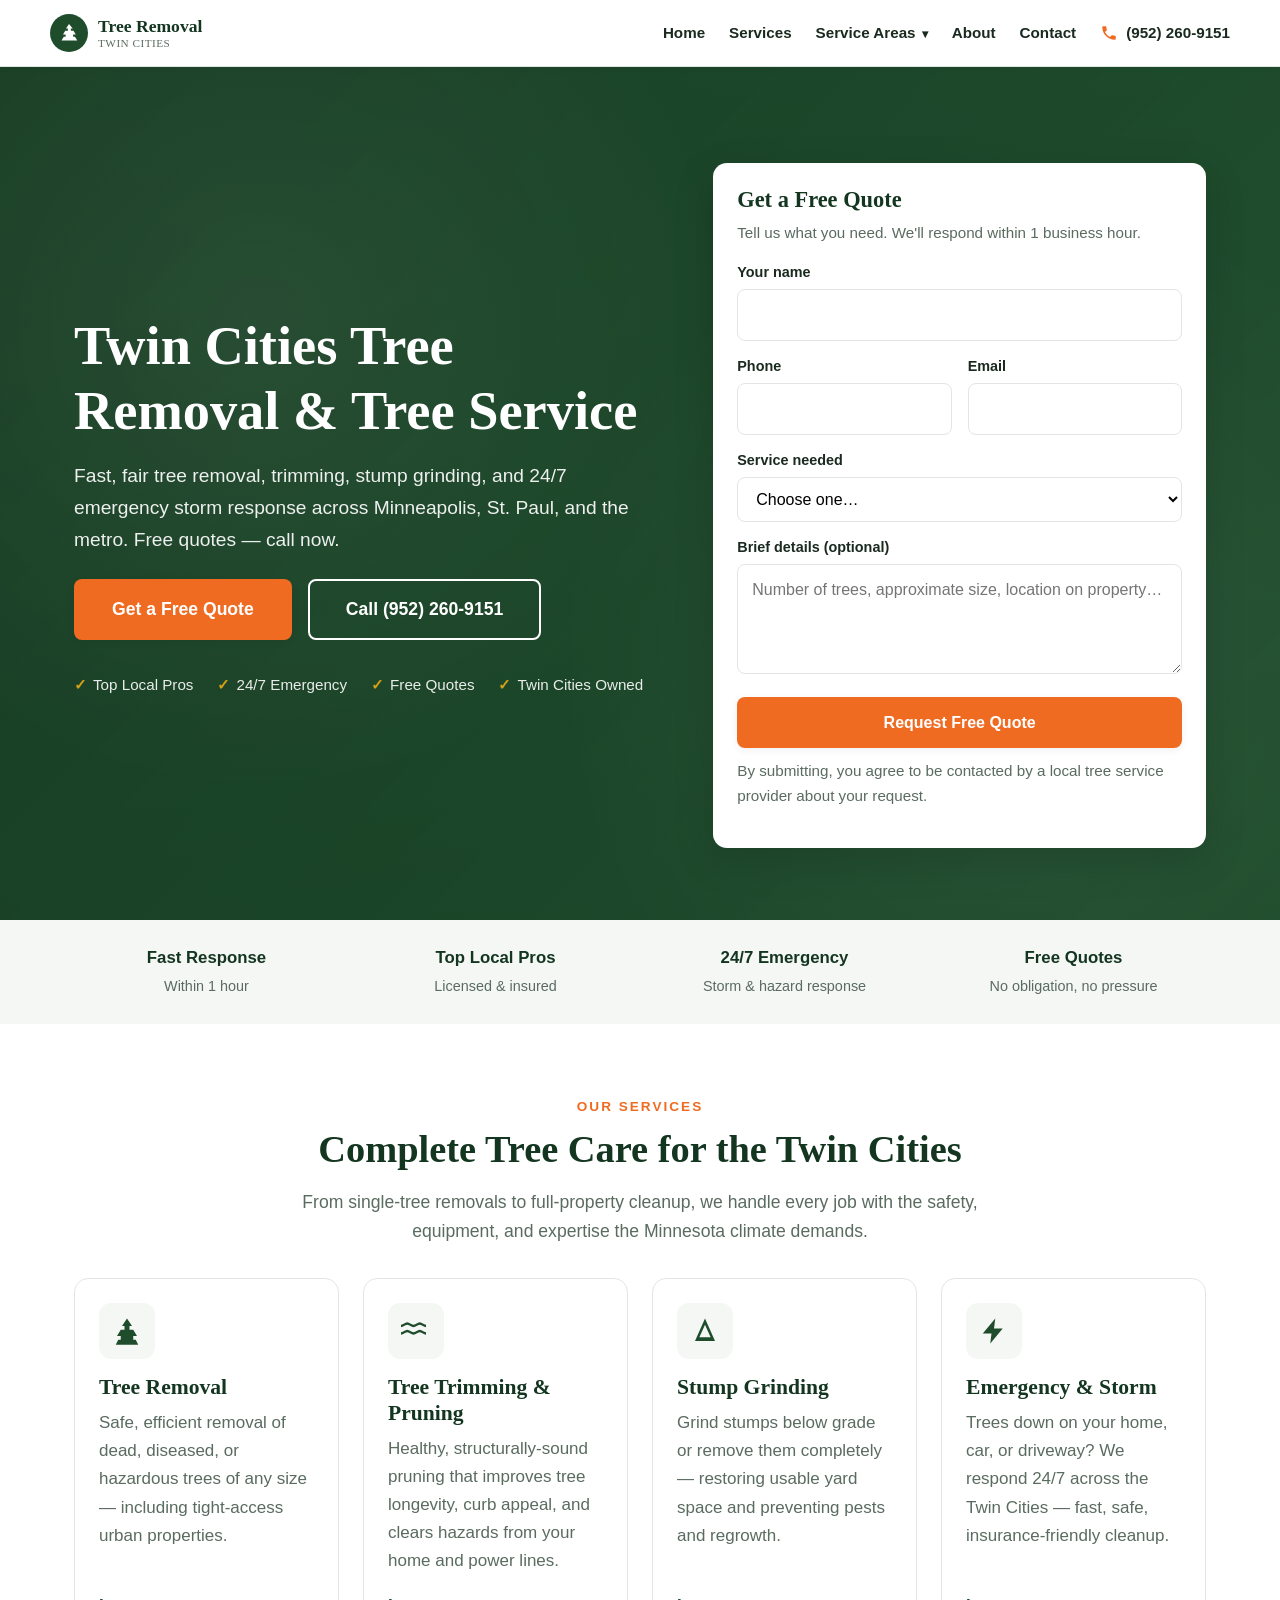
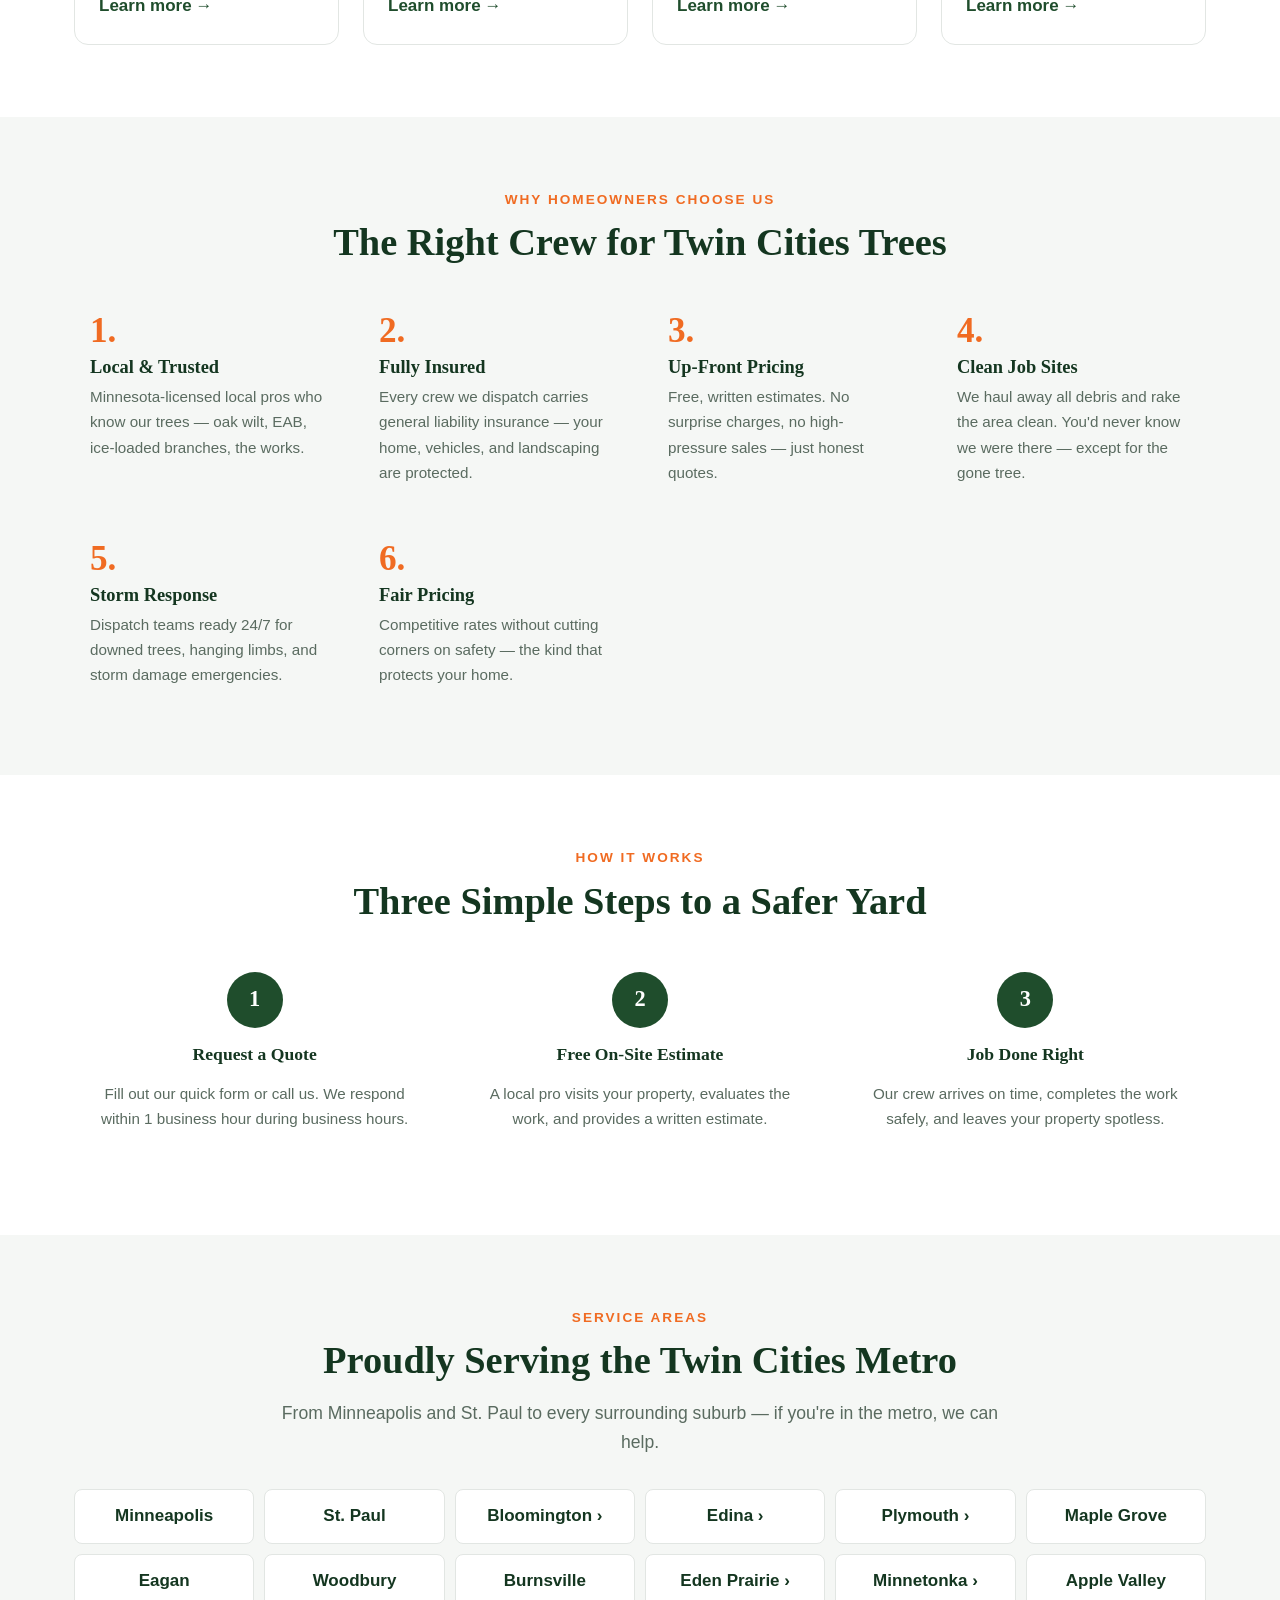
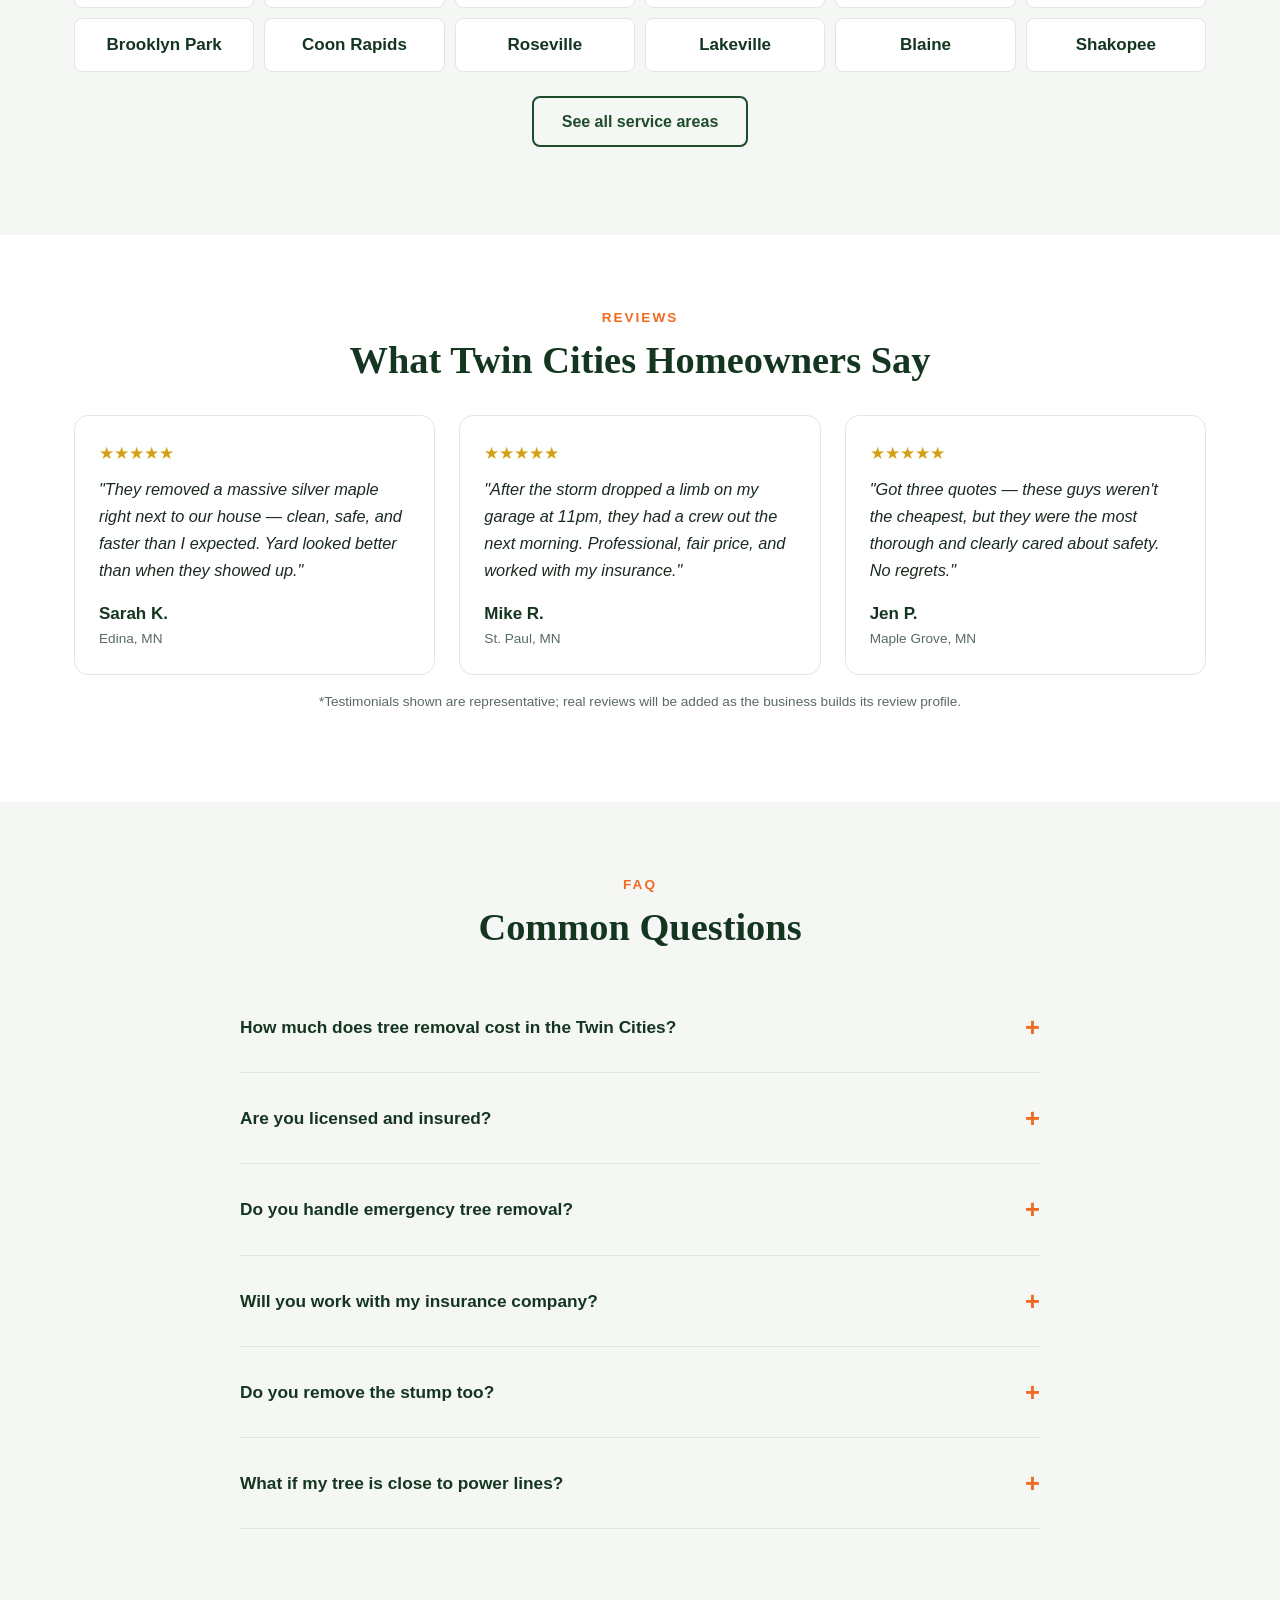
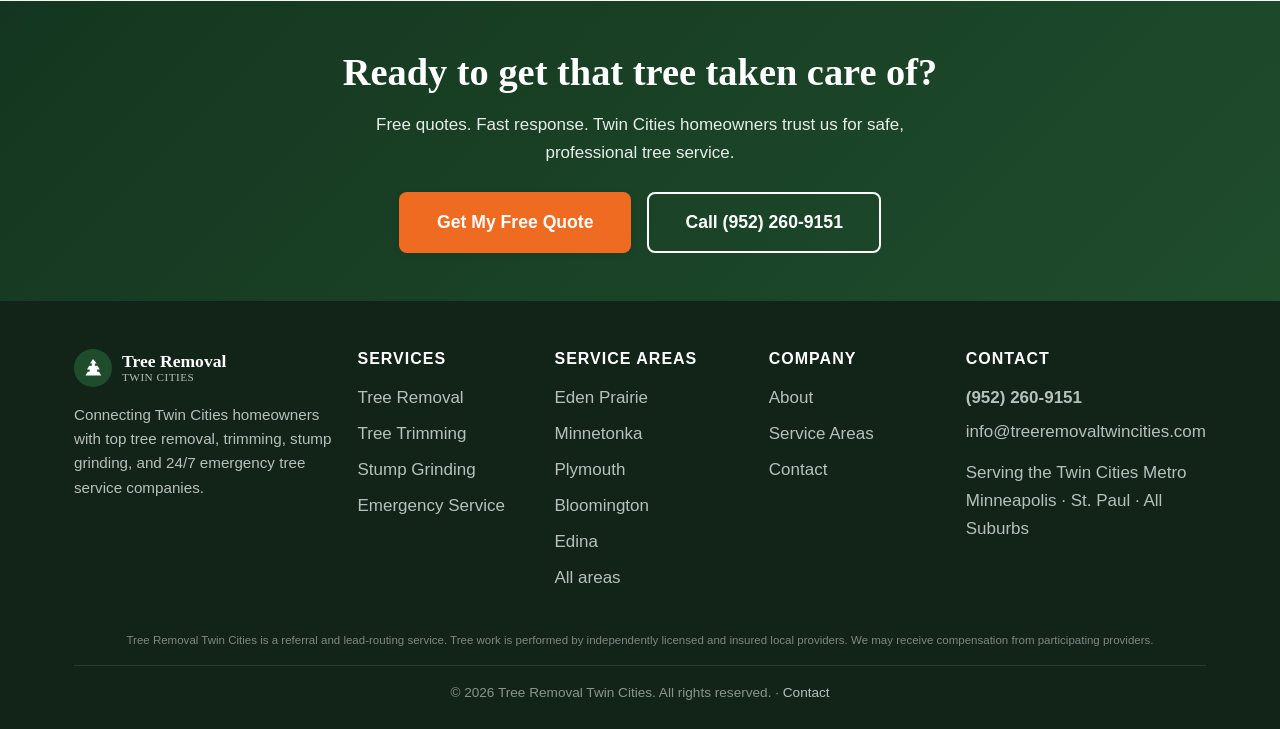
==== index.html @ 9c68eae3 "Add files via upload" ====
<!DOCTYPE html>
<html lang="en">
<head>
<meta charset="UTF-8">
<meta name="viewport" content="width=device-width, initial-scale=1.0">
<title>Tree Removal Twin Cities | Twin Cities Tree Removal &amp; Storm Service</title>
<meta name="description" content="Twin Cities tree removal, trimming, stump grinding & 24/7 emergency tree service. Free quotes. Serving Minneapolis, St. Paul, and all metro suburbs.">
<link rel="canonical" href="https://treeremovaltwincities.com/">
<meta name="theme-color" content="#1f4d2c">
<!-- Open Graph -->
<meta property="og:title" content="Tree Removal Twin Cities | Twin Cities Tree Removal &amp; Storm Service">
<meta property="og:description" content="Fast tree removal, trimming, stump grinding, and emergency storm response across the Twin Cities. Free quotes.">
<meta property="og:type" content="website">
<meta property="og:url" content="https://treeremovaltwincities.com/">
<meta property="og:locale" content="en_US">
<link rel="icon" type="image/svg+xml" href="data:image/svg+xml,%3Csvg xmlns='http://www.w3.org/2000/svg' viewBox='0 0 32 32'%3E%3Crect width='32' height='32' rx='6' fill='%231f4d2c'/%3E%3Cpath fill='white' d='M16 5l-4 6h2v3h-3l-3 5h3v3h-2l-3 5h22l-3-5h-2v-3h3l-3-5h-3v-3h2z'/%3E%3C/svg%3E">
<link rel="stylesheet" href="styles.css">

<!-- Local business schema for SEO -->
<script type="application/ld+json">
{
  "@context": "https://schema.org",
  "@type": "LocalBusiness",
  "@id": "https://treeremovaltwincities.com/#business",
  "name": "Tree Removal Twin Cities",
  "image": "https://treeremovaltwincities.com/og-image.jpg",
  "url": "https://treeremovaltwincities.com/",
  "telephone": "+1-952-260-9151",
  "priceRange": "$$",
  "address": {
    "@type": "PostalAddress",
    "addressLocality": "Minneapolis",
    "addressRegion": "MN",
    "postalCode": "55401",
    "addressCountry": "US"
  },
  "areaServed": [
    "Minneapolis, MN", "St. Paul, MN", "Bloomington, MN", "Edina, MN",
    "Plymouth, MN", "Maple Grove, MN", "Eagan, MN", "Woodbury, MN",
    "Burnsville, MN", "Eden Prairie, MN", "Minnetonka, MN", "Apple Valley, MN"
  ],
  "openingHoursSpecification": [{
    "@type": "OpeningHoursSpecification",
    "dayOfWeek": ["Monday","Tuesday","Wednesday","Thursday","Friday","Saturday","Sunday"],
    "opens": "00:00", "closes": "23:59"
  }],
  "sameAs": []
}
</script>
</head>
<body>

<!-- =================== HEADER =================== -->
<header class="site-header">
  <div class="container header-inner">
    <a href="index.html" class="logo" aria-label="Tree Removal Twin Cities — Home">
      <span class="logo-mark" aria-hidden="true">
        <svg viewBox="0 0 32 32"><path d="M16 4l-4 6h2.5v3h-3.5l-3 5h3.5v3h-2.5l-3 5h21l-3-5h-2.5v-3h3.5l-3-5h-3.5v-3h2.5z"/></svg>
      </span>
      <span class="logo-text">Tree Removal<br><small>TWIN CITIES</small></span>
    </a>

    <button class="nav-toggle" aria-label="Toggle menu" aria-expanded="false">
      <span></span><span></span><span></span>
    </button>

    <nav class="main-nav" aria-label="Main">
      <ul>
        <li><a href="index.html">Home</a></li>
        <li><a href="services.html">Services</a></li>
        <li class="has-dropdown">
          <a href="service-areas.html">Service Areas <span class="dropdown-arrow" aria-hidden="true">&#9662;</span></a>
          <ul class="dropdown-menu">
            <li><a href="eden-prairie-tree-removal/">Eden Prairie</a></li>
            <li><a href="minnetonka-tree-removal/">Minnetonka</a></li>
            <li><a href="plymouth-tree-removal/">Plymouth</a></li>
            <li><a href="bloomington-tree-removal/">Bloomington</a></li>
            <li><a href="edina-tree-removal/">Edina</a></li>
            <li><a href="service-areas.html">Greater Twin Cities &rsaquo;</a></li>
          </ul>
        </li>
        <li><a href="about.html">About</a></li>
        <li><a href="contact.html">Contact</a></li>
      </ul>
      <a href="tel:+19522609151" class="header-phone">
        <svg viewBox="0 0 24 24"><path d="M20 15.5c-1.25 0-2.45-.2-3.57-.57a1 1 0 0 0-1.02.24l-2.2 2.2a15.05 15.05 0 0 1-6.59-6.59l2.2-2.2a1 1 0 0 0 .25-1.02A11.36 11.36 0 0 1 8.5 4a1 1 0 0 0-1-1H4a1 1 0 0 0-1 1c0 9.39 7.61 17 17 17a1 1 0 0 0 1-1v-3.5a1 1 0 0 0-1-1z"/></svg>
        <span>(952) 260-9151</span>
      </a>
    </nav>
  </div>
</header>

<!-- =================== HERO =================== -->
<section class="hero">
  <div class="container hero-inner">
    <div>
      <h1>Twin Cities Tree Removal &amp; Tree Service</h1>
      <p class="lede">Fast, fair tree removal, trimming, stump grinding, and 24/7 emergency storm response across Minneapolis, St. Paul, and the metro. Free quotes — call now.</p>
      <div class="hero-ctas">
        <a href="#quote" class="btn btn-primary btn-lg">Get a Free Quote</a>
        <a href="tel:+19522609151" class="btn btn-outline btn-lg" style="color:#fff;border-color:#fff;">Call (952) 260-9151</a>
      </div>
      <div class="hero-trust">
        <span>Top Local Pros</span>
        <span>24/7 Emergency</span>
        <span>Free Quotes</span>
        <span>Twin Cities Owned</span>
      </div>
    </div>

    <!-- Quick quote card -->
    <div class="quote-card" id="quote">
      <h2>Get a Free Quote</h2>
      <p>Tell us what you need. We'll respond within 1 business hour.</p>
      <form data-lead-form action="https://formspree.io/f/mykvgkoo" method="POST" novalidate>
        <div class="form-row">
          <label for="qc-name">Your name</label>
          <input id="qc-name" name="name" type="text" required autocomplete="name">
        </div>
        <div class="form-grid-2">
          <div class="form-row">
            <label for="qc-phone">Phone</label>
            <input id="qc-phone" name="phone" type="tel" required autocomplete="tel">
          </div>
          <div class="form-row">
            <label for="qc-email">Email</label>
            <input id="qc-email" name="email" type="email" required autocomplete="email">
          </div>
        </div>
        <div class="form-row">
          <label for="qc-service">Service needed</label>
          <select id="qc-service" name="service" required>
            <option value="">Choose one…</option>
            <option>Tree Removal</option>
            <option>Tree Trimming / Pruning</option>
            <option>Stump Grinding / Removal</option>
            <option>Emergency / Storm Damage</option>
            <option>Not sure — need an inspection</option>
          </select>
        </div>
        <div class="form-row">
          <label for="qc-details">Brief details (optional)</label>
          <textarea id="qc-details" name="details" placeholder="Number of trees, approximate size, location on property…"></textarea>
        </div>
        <button type="submit" class="btn btn-primary" style="width:100%;">Request Free Quote</button>
        <p class="form-disclaimer">By submitting, you agree to be contacted by a local tree service provider about your request.</p>
      </form>
    </div>
  </div>
</section>

<!-- =================== TRUST STRIP =================== -->
<section class="trust-strip" style="padding:1.5rem 0;">
  <div class="container">
    <div class="trust-item"><strong>Fast Response</strong><span>Within 1 hour</span></div>
    <div class="trust-item"><strong>Top Local Pros</strong><span>Licensed &amp; insured</span></div>
    <div class="trust-item"><strong>24/7 Emergency</strong><span>Storm &amp; hazard response</span></div>
    <div class="trust-item"><strong>Free Quotes</strong><span>No obligation, no pressure</span></div>
  </div>
</section>

<!-- =================== SERVICES =================== -->
<section>
  <div class="container">
    <div class="section-head">
      <div class="eyebrow">Our Services</div>
      <h2>Complete Tree Care for the Twin Cities</h2>
      <p>From single-tree removals to full-property cleanup, we handle every job with the safety, equipment, and expertise the Minnesota climate demands.</p>
    </div>

    <div class="cards-grid">
      <article class="card">
        <div class="card-icon"><svg viewBox="0 0 24 24"><path d="M12 2L8 8h2v3H7l-3 5h3v3H5l-2 4h18l-2-4h-2v-3h3l-3-5h-3V8h2z"/></svg></div>
        <h3>Tree Removal</h3>
        <p>Safe, efficient removal of dead, diseased, or hazardous trees of any size — including tight-access urban properties.</p>
        <a href="tree-removal.html" class="card-link">Learn more</a>
      </article>

      <article class="card">
        <div class="card-icon"><svg viewBox="0 0 24 24"><path d="M5 13c2 0 3 2 5 2s3-2 5-2 3 2 5 2v-2c-2 0-3-2-5-2s-3 2-5 2-3-2-5-2-3 2-5 2v2c2 0 3-2 5-2zm0-6c2 0 3 2 5 2s3-2 5-2 3 2 5 2V7c-2 0-3-2-5-2s-3 2-5 2-3-2-5-2S2 7 0 7v2c2 0 3-2 5-2z"/></svg></div>
        <h3>Tree Trimming &amp; Pruning</h3>
        <p>Healthy, structurally-sound pruning that improves tree longevity, curb appeal, and clears hazards from your home and power lines.</p>
        <a href="tree-trimming.html" class="card-link">Learn more</a>
      </article>

      <article class="card">
        <div class="card-icon"><svg viewBox="0 0 24 24"><path d="M12 2L4 20h16L12 2zm0 5l4.5 10h-9L12 7z"/></svg></div>
        <h3>Stump Grinding</h3>
        <p>Grind stumps below grade or remove them completely — restoring usable yard space and preventing pests and regrowth.</p>
        <a href="stump-grinding.html" class="card-link">Learn more</a>
      </article>

      <article class="card">
        <div class="card-icon"><svg viewBox="0 0 24 24"><path d="M13 2L3 14h7l-1 8 10-12h-7z"/></svg></div>
        <h3>Emergency &amp; Storm</h3>
        <p>Trees down on your home, car, or driveway? We respond 24/7 across the Twin Cities — fast, safe, insurance-friendly cleanup.</p>
        <a href="emergency-tree-service.html" class="card-link">Learn more</a>
      </article>
    </div>
  </div>
</section>

<!-- =================== WHY CHOOSE US =================== -->
<section class="section-alt">
  <div class="container">
    <div class="section-head">
      <div class="eyebrow">Why Homeowners Choose Us</div>
      <h2>The Right Crew for Twin Cities Trees</h2>
    </div>

    <div class="why-grid">
      <div class="why-item">
        <span class="why-num">1.</span>
        <h3>Local &amp; Trusted</h3>
        <p>Minnesota-licensed local pros who know our trees — oak wilt, EAB, ice-loaded branches, the works.</p>
      </div>
      <div class="why-item">
        <span class="why-num">2.</span>
        <h3>Fully Insured</h3>
        <p>Every crew we dispatch carries general liability insurance — your home, vehicles, and landscaping are protected.</p>
      </div>
      <div class="why-item">
        <span class="why-num">3.</span>
        <h3>Up-Front Pricing</h3>
        <p>Free, written estimates. No surprise charges, no high-pressure sales — just honest quotes.</p>
      </div>
      <div class="why-item">
        <span class="why-num">4.</span>
        <h3>Clean Job Sites</h3>
        <p>We haul away all debris and rake the area clean. You'd never know we were there — except for the gone tree.</p>
      </div>
      <div class="why-item">
        <span class="why-num">5.</span>
        <h3>Storm Response</h3>
        <p>Dispatch teams ready 24/7 for downed trees, hanging limbs, and storm damage emergencies.</p>
      </div>
      <div class="why-item">
        <span class="why-num">6.</span>
        <h3>Fair Pricing</h3>
        <p>Competitive rates without cutting corners on safety — the kind that protects your home.</p>
      </div>
    </div>
  </div>
</section>

<!-- =================== HOW IT WORKS =================== -->
<section>
  <div class="container">
    <div class="section-head">
      <div class="eyebrow">How It Works</div>
      <h2>Three Simple Steps to a Safer Yard</h2>
    </div>

    <div class="steps">
      <div class="step">
        <h3>Request a Quote</h3>
        <p>Fill out our quick form or call us. We respond within 1 business hour during business hours.</p>
      </div>
      <div class="step">
        <h3>Free On-Site Estimate</h3>
        <p>A local pro visits your property, evaluates the work, and provides a written estimate.</p>
      </div>
      <div class="step">
        <h3>Job Done Right</h3>
        <p>Our crew arrives on time, completes the work safely, and leaves your property spotless.</p>
      </div>
    </div>
  </div>
</section>

<!-- =================== SERVICE AREAS =================== -->
<section class="section-alt">
  <div class="container">
    <div class="section-head">
      <div class="eyebrow">Service Areas</div>
      <h2>Proudly Serving the Twin Cities Metro</h2>
      <p>From Minneapolis and St. Paul to every surrounding suburb — if you're in the metro, we can help.</p>
    </div>

    <ul class="areas-list">
      <li>Minneapolis</li><li>St. Paul</li>
      <li><a href="bloomington-tree-removal/" style="color:inherit;text-decoration:none;display:block;">Bloomington &rsaquo;</a></li>
      <li><a href="edina-tree-removal/" style="color:inherit;text-decoration:none;display:block;">Edina &rsaquo;</a></li>
      <li><a href="plymouth-tree-removal/" style="color:inherit;text-decoration:none;display:block;">Plymouth &rsaquo;</a></li>
      <li>Maple Grove</li>
      <li>Eagan</li><li>Woodbury</li><li>Burnsville</li>
      <li><a href="eden-prairie-tree-removal/" style="color:inherit;text-decoration:none;display:block;">Eden Prairie &rsaquo;</a></li>
      <li><a href="minnetonka-tree-removal/" style="color:inherit;text-decoration:none;display:block;">Minnetonka &rsaquo;</a></li>
      <li>Apple Valley</li>
      <li>Brooklyn Park</li><li>Coon Rapids</li><li>Roseville</li>
      <li>Lakeville</li><li>Blaine</li><li>Shakopee</li>
    </ul>
    <p class="text-center mt-3"><a href="service-areas.html" class="btn btn-outline">See all service areas</a></p>
  </div>
</section>

<!-- =================== TESTIMONIALS =================== -->
<section>
  <div class="container">
    <div class="section-head">
      <div class="eyebrow">Reviews</div>
      <h2>What Twin Cities Homeowners Say</h2>
    </div>

    <div class="testimonials-grid">
      <article class="testimonial">
        <div class="stars" aria-label="5 out of 5 stars">★★★★★</div>
        <blockquote>"They removed a massive silver maple right next to our house — clean, safe, and faster than I expected. Yard looked better than when they showed up."</blockquote>
        <cite>Sarah K.<small>Edina, MN</small></cite>
      </article>
      <article class="testimonial">
        <div class="stars" aria-label="5 out of 5 stars">★★★★★</div>
        <blockquote>"After the storm dropped a limb on my garage at 11pm, they had a crew out the next morning. Professional, fair price, and worked with my insurance."</blockquote>
        <cite>Mike R.<small>St. Paul, MN</small></cite>
      </article>
      <article class="testimonial">
        <div class="stars" aria-label="5 out of 5 stars">★★★★★</div>
        <blockquote>"Got three quotes — these guys weren't the cheapest, but they were the most thorough and clearly cared about safety. No regrets."</blockquote>
        <cite>Jen P.<small>Maple Grove, MN</small></cite>
      </article>
    </div>
    <p class="text-center" style="margin-top:1rem;color:var(--color-text-muted);font-size:0.85rem;">*Testimonials shown are representative; real reviews will be added as the business builds its review profile.</p>
  </div>
</section>

<!-- =================== FAQ =================== -->
<section class="section-alt">
  <div class="container">
    <div class="section-head">
      <div class="eyebrow">FAQ</div>
      <h2>Common Questions</h2>
    </div>

    <div class="faq-list">
      <details class="faq-item">
        <summary>How much does tree removal cost in the Twin Cities?</summary>
        <p>Most residential tree removals in the Twin Cities range from $400 to $2,500, depending on the tree's size, condition, location, and accessibility. Large oaks or trees close to buildings and power lines cost more. We provide free written estimates — call or request a quote and we'll give you an exact price.</p>
      </details>
      <details class="faq-item">
        <summary>Are you licensed and insured?</summary>
        <p>Yes. Every job is performed by a fully licensed, fully insured local crew with general liability and workers' compensation coverage. We'll happily provide a certificate of insurance on request — never hire a tree service that won't.</p>
      </details>
      <details class="faq-item">
        <summary>Do you handle emergency tree removal?</summary>
        <p>Yes, we offer 24/7 emergency response across the Twin Cities for storm damage, fallen trees, and hazardous limbs. Call us anytime at (952) 260-9151.</p>
      </details>
      <details class="faq-item">
        <summary>Will you work with my insurance company?</summary>
        <p>Yes. For storm or property damage claims, our crews document the work with photos and provide detailed itemized invoices that insurance adjusters accept.</p>
      </details>
      <details class="faq-item">
        <summary>Do you remove the stump too?</summary>
        <p>Stump grinding is a separate service that we recommend after most removals. We can bundle stump grinding with your tree removal for a discount — just mention it when requesting your quote.</p>
      </details>
      <details class="faq-item">
        <summary>What if my tree is close to power lines?</summary>
        <p>Trees near power lines require special techniques and sometimes coordination with Xcel Energy. We're experienced with these jobs and will handle the planning at no extra cost to you.</p>
      </details>
    </div>
  </div>
</section>

<!-- =================== CTA BAND =================== -->
<section class="cta-band">
  <div class="container">
    <h2>Ready to get that tree taken care of?</h2>
    <p>Free quotes. Fast response. Twin Cities homeowners trust us for safe, professional tree service.</p>
    <div class="hero-ctas" style="justify-content:center;">
      <a href="#quote" class="btn btn-primary btn-lg">Get My Free Quote</a>
      <a href="tel:+19522609151" class="btn btn-outline btn-lg">Call (952) 260-9151</a>
    </div>
  </div>
</section>

<!-- =================== FOOTER =================== -->
<footer class="site-footer">
  <div class="container">
    <div class="footer-grid">
      <div>
        <a href="index.html" class="logo">
          <span class="logo-mark" aria-hidden="true"><svg viewBox="0 0 32 32" style="width:24px;height:24px;fill:white;"><path d="M16 4l-4 6h2.5v3h-3.5l-3 5h3.5v3h-2.5l-3 5h21l-3-5h-2.5v-3h3.5l-3-5h-3.5v-3h2.5z"/></svg></span>
          <span class="logo-text">Tree Removal<br><small>TWIN CITIES</small></span>
        </a>
        <p class="footer-about">Connecting Twin Cities homeowners with top tree removal, trimming, stump grinding, and 24/7 emergency tree service companies.</p>
      </div>
      <div>
        <h4>Services</h4>
        <ul>
          <li><a href="tree-removal.html">Tree Removal</a></li>
          <li><a href="tree-trimming.html">Tree Trimming</a></li>
          <li><a href="stump-grinding.html">Stump Grinding</a></li>
          <li><a href="emergency-tree-service.html">Emergency Service</a></li>
        </ul>
      </div>
      <div>
        <h4>Service Areas</h4>
        <ul>
          <li><a href="eden-prairie-tree-removal/">Eden Prairie</a></li>
          <li><a href="minnetonka-tree-removal/">Minnetonka</a></li>
          <li><a href="plymouth-tree-removal/">Plymouth</a></li>
          <li><a href="bloomington-tree-removal/">Bloomington</a></li>
          <li><a href="edina-tree-removal/">Edina</a></li>
          <li><a href="service-areas.html">All areas</a></li>
        </ul>
      </div>
      <div>
        <h4>Company</h4>
        <ul>
          <li><a href="about.html">About</a></li>
          <li><a href="service-areas.html">Service Areas</a></li>
          <li><a href="contact.html">Contact</a></li>
        </ul>
      </div>
      <div class="footer-contact">
        <h4>Contact</h4>
        <a href="tel:+19522609151"><strong>(952) 260-9151</strong></a>
        <a href="mailto:info@treeremovaltwincities.com">info@treeremovaltwincities.com</a>
        <p style="margin-top:0.8rem;">Serving the Twin Cities Metro<br>Minneapolis · St. Paul · All Suburbs</p>
      </div>
    </div>
    <p style="font-size:0.72rem;color:#7c8a82;text-align:center;margin:0.5rem 0 1rem;line-height:1.5;padding:0 1rem;">Tree Removal Twin Cities is a referral and lead-routing service. Tree work is performed by independently licensed and insured local providers. We may receive compensation from participating providers.</p>
    <div class="footer-bottom">
      &copy; <span data-current-year></span> Tree Removal Twin Cities. All rights reserved. · <a href="contact.html">Contact</a>
    </div>
  </div>
</footer>

<script src="script.js"></script>
</body>
</html>
---- styles.css ----
/* =========================================================
   Tree Removal Twin Cities — Master Stylesheet
   Mobile-first, no framework, beginner-friendly to edit
   ========================================================= */

/* ---------- 1. Design Tokens (change colors here) ---------- */
:root {
  /* Brand colors */
  --color-primary: #1f4d2c;          /* deep forest green */
  --color-primary-dark: #143620;
  --color-primary-light: #2d6a3e;
  --color-accent: #f06b22;           /* orange CTA — high-converting */
  --color-accent-dark: #d4541a;
  --color-gold: #d4a017;             /* trust / award accent */

  /* Neutrals */
  --color-bg: #ffffff;
  --color-bg-alt: #f5f7f5;
  --color-bg-dark: #122318;
  --color-text: #1a2a1f;
  --color-text-muted: #5a6b60;
  --color-border: #e2e6e3;

  /* Typography */
  --font-heading: "Georgia", "Times New Roman", serif;
  --font-body: -apple-system, BlinkMacSystemFont, "Segoe UI", Roboto, "Helvetica Neue", Arial, sans-serif;

  /* Layout */
  --container-max: 1180px;
  --radius: 8px;
  --radius-lg: 14px;
  --shadow-sm: 0 2px 8px rgba(0,0,0,0.06);
  --shadow-md: 0 6px 20px rgba(0,0,0,0.10);
  --shadow-lg: 0 12px 40px rgba(0,0,0,0.15);

  /* Spacing scale */
  --space-1: 0.5rem;
  --space-2: 1rem;
  --space-3: 1.5rem;
  --space-4: 2rem;
  --space-5: 3rem;
  --space-6: 4.5rem;
  --space-7: 6rem;
}

/* ---------- 2. Reset / base ---------- */
*, *::before, *::after { box-sizing: border-box; }
html { scroll-behavior: smooth; }
body {
  margin: 0;
  font-family: var(--font-body);
  font-size: 17px;
  line-height: 1.65;
  color: var(--color-text);
  background: var(--color-bg);
  -webkit-font-smoothing: antialiased;
}
img { max-width: 100%; height: auto; display: block; }
a { color: var(--color-primary); text-decoration: none; }
a:hover { color: var(--color-accent); }
h1, h2, h3, h4 {
  font-family: var(--font-heading);
  font-weight: 700;
  line-height: 1.2;
  color: var(--color-primary-dark);
  margin: 0 0 var(--space-2);
}
h1 { font-size: clamp(2rem, 4.5vw, 3.2rem); }
h2 { font-size: clamp(1.7rem, 3.5vw, 2.4rem); }
h3 { font-size: 1.35rem; }
h4 { font-size: 1.1rem; }
p { margin: 0 0 var(--space-2); }
.container { max-width: var(--container-max); margin: 0 auto; padding: 0 var(--space-3); }
section { padding: var(--space-6) 0; }

/* ---------- 3. Buttons ---------- */
.btn {
  display: inline-block;
  padding: 14px 28px;
  border-radius: var(--radius);
  font-weight: 700;
  font-size: 1rem;
  text-decoration: none;
  cursor: pointer;
  border: 2px solid transparent;
  transition: transform .15s ease, box-shadow .2s ease, background .2s;
  text-align: center;
  line-height: 1.2;
}
.btn-primary {
  background: var(--color-accent);
  color: #fff;
  box-shadow: var(--shadow-sm);
}
.btn-primary:hover { background: var(--color-accent-dark); color: #fff; transform: translateY(-2px); box-shadow: var(--shadow-md); }
.btn-secondary {
  background: var(--color-primary);
  color: #fff;
}
.btn-secondary:hover { background: var(--color-primary-dark); color: #fff; transform: translateY(-2px); }
.btn-outline {
  background: transparent;
  color: var(--color-primary);
  border-color: var(--color-primary);
}
.btn-outline:hover { background: var(--color-primary); color: #fff; }
.btn-lg { padding: 18px 36px; font-size: 1.1rem; }

/* ---------- 4. Header / Navigation ---------- */
.site-header {
  position: sticky;
  top: 0;
  z-index: 100;
  background: #fff;
  border-bottom: 1px solid var(--color-border);
  box-shadow: 0 2px 6px rgba(0,0,0,0.04);
}
.header-inner {
  display: flex;
  align-items: center;
  justify-content: space-between;
  padding: 14px 0;
  gap: var(--space-3);
}
.logo {
  display: flex;
  align-items: center;
  gap: 10px;
  font-family: var(--font-heading);
  font-weight: 800;
  font-size: 1.25rem;
  color: var(--color-primary-dark);
  line-height: 1.1;
}
.logo:hover { color: var(--color-primary-dark); }
.logo-mark {
  width: 38px; height: 38px;
  border-radius: 50%;
  background: var(--color-primary);
  display: grid;
  place-items: center;
  flex-shrink: 0;
}
.logo-mark svg { width: 24px; height: 24px; fill: #fff; }
.logo-text { font-size: 1.1rem; }
.logo-text small { display: block; font-size: 0.7rem; font-weight: 500; color: var(--color-text-muted); letter-spacing: 0.5px; }

.main-nav { display: flex; align-items: center; gap: var(--space-3); }
.main-nav > ul {
  list-style: none;
  display: flex;
  gap: var(--space-3);
  margin: 0; padding: 0;
  align-items: center;
}
.main-nav a {
  color: var(--color-text);
  font-weight: 600;
  font-size: 0.95rem;
}
.main-nav a:hover { color: var(--color-accent); }

/* Dropdown menu */
.main-nav .has-dropdown {
  position: relative;
}
.main-nav .has-dropdown > a .dropdown-arrow {
  font-size: 0.75rem;
  margin-left: 2px;
  display: inline-block;
  transition: transform .2s;
}
.main-nav .dropdown-menu {
  position: absolute;
  top: 100%;
  left: -12px;
  background: #fff;
  box-shadow: var(--shadow-md);
  border-radius: var(--radius);
  border: 1px solid var(--color-border);
  min-width: 220px;
  padding: 8px 0;
  list-style: none;
  margin: 6px 0 0;
  display: none;
  z-index: 200;
  flex-direction: column;
  gap: 0;
}
.main-nav .has-dropdown:hover > .dropdown-menu,
.main-nav .has-dropdown:focus-within > .dropdown-menu {
  display: flex;
}
.main-nav .has-dropdown:hover > a .dropdown-arrow {
  transform: rotate(180deg);
}
.main-nav .dropdown-menu li {
  padding: 0;
  border-bottom: 1px solid var(--color-border);
}
.main-nav .dropdown-menu li:last-child {
  border-bottom: none;
}
.main-nav .dropdown-menu a {
  display: block;
  padding: 10px 18px;
  font-weight: 500;
  white-space: nowrap;
  color: var(--color-text);
}
.main-nav .dropdown-menu a:hover {
  background: var(--color-bg-alt);
  color: var(--color-primary);
}
.main-nav .dropdown-menu li:last-child a {
  font-weight: 600;
  color: var(--color-primary);
  background: var(--color-bg-alt);
}
.header-phone {
  display: flex;
  align-items: center;
  gap: 8px;
  font-weight: 700;
  font-size: 1.05rem;
  color: var(--color-primary-dark);
  white-space: nowrap;
}
.header-phone svg { width: 18px; height: 18px; fill: var(--color-accent); }

.nav-toggle {
  display: none;
  background: none;
  border: 0;
  cursor: pointer;
  padding: 8px;
}
.nav-toggle span {
  display: block;
  width: 26px; height: 3px;
  background: var(--color-primary-dark);
  margin: 5px 0;
  border-radius: 2px;
  transition: transform .2s, opacity .2s;
}

/* ---------- 5. Hero ---------- */
.hero {
  position: relative;
  background:
    linear-gradient(135deg, rgba(20,54,32,0.85), rgba(31,77,44,0.75)),
    linear-gradient(180deg, #2d6a3e 0%, #1f4d2c 100%);
  color: #fff;
  padding: var(--space-7) 0 var(--space-6);
  overflow: hidden;
}
.hero::before {
  content: "";
  position: absolute; inset: 0;
  background-image:
    radial-gradient(circle at 20% 30%, rgba(255,255,255,0.06) 0, transparent 40%),
    radial-gradient(circle at 80% 70%, rgba(255,255,255,0.06) 0, transparent 40%);
  pointer-events: none;
}
.hero-inner {
  position: relative;
  display: grid;
  grid-template-columns: 1fr;
  gap: var(--space-5);
  align-items: center;
}
.hero h1 {
  color: #fff;
  font-size: clamp(2.1rem, 5vw, 3.4rem);
  margin-bottom: var(--space-2);
}
.hero p.lede {
  font-size: 1.2rem;
  max-width: 560px;
  color: rgba(255,255,255,0.92);
  margin-bottom: var(--space-3);
}
.hero-ctas {
  display: flex;
  flex-wrap: wrap;
  gap: var(--space-2);
  margin-top: var(--space-3);
}
.hero-trust {
  display: flex;
  flex-wrap: wrap;
  gap: var(--space-3);
  margin-top: var(--space-4);
  font-size: 0.95rem;
  color: rgba(255,255,255,0.9);
}
.hero-trust span {
  display: inline-flex; align-items: center; gap: 6px;
}
.hero-trust span::before {
  content: "✓";
  color: var(--color-gold);
  font-weight: 900;
}

/* Hero quote card (right side on desktop) */
.quote-card {
  background: #fff;
  color: var(--color-text);
  border-radius: var(--radius-lg);
  padding: var(--space-3);
  box-shadow: var(--shadow-lg);
}
.quote-card h2 {
  font-size: 1.4rem;
  margin: 0 0 6px;
}
.quote-card p { color: var(--color-text-muted); margin-bottom: var(--space-2); font-size: 0.95rem; }

/* ---------- 6. Forms ---------- */
.form-row { margin-bottom: 14px; }
.form-row label {
  display: block;
  font-weight: 600;
  margin-bottom: 4px;
  font-size: 0.9rem;
  color: var(--color-text);
}
.form-row input,
.form-row select,
.form-row textarea {
  width: 100%;
  padding: 12px 14px;
  border: 1.5px solid var(--color-border);
  border-radius: var(--radius);
  font: inherit;
  font-size: 1rem;
  background: #fff;
  transition: border-color .15s;
}
.form-row input:focus,
.form-row select:focus,
.form-row textarea:focus {
  outline: none;
  border-color: var(--color-primary);
  box-shadow: 0 0 0 3px rgba(31,77,44,0.12);
}
.form-row textarea { min-height: 110px; resize: vertical; }
.form-row .helper { font-size: 0.82rem; color: var(--color-text-muted); margin-top: 4px; }
.form-grid-2 { display: grid; grid-template-columns: 1fr 1fr; gap: var(--space-2); }
.form-disclaimer { font-size: 0.8rem; color: var(--color-text-muted); margin-top: 10px; }

/* ---------- 7. Trust strip ---------- */
.trust-strip {
  background: var(--color-bg-alt);
  padding: var(--space-3) 0;
}
.trust-strip .container {
  display: flex; flex-wrap: wrap; justify-content: space-around;
  gap: var(--space-3); text-align: center;
}
.trust-item { flex: 1 1 180px; }
.trust-item strong { display: block; color: var(--color-primary-dark); font-size: 1.05rem; }
.trust-item span { color: var(--color-text-muted); font-size: 0.9rem; }

/* ---------- 8. Sections (services / why / steps) ---------- */
.section-head { text-align: center; max-width: 720px; margin: 0 auto var(--space-4); }
.section-head .eyebrow {
  text-transform: uppercase;
  letter-spacing: 2px;
  font-weight: 700;
  font-size: 0.85rem;
  color: var(--color-accent);
  margin-bottom: 8px;
}
.section-head p { color: var(--color-text-muted); font-size: 1.1rem; }

/* Service cards */
.cards-grid {
  display: grid;
  grid-template-columns: repeat(auto-fit, minmax(240px, 1fr));
  gap: var(--space-3);
}
.card {
  background: #fff;
  border: 1px solid var(--color-border);
  border-radius: var(--radius-lg);
  padding: var(--space-3);
  transition: transform .2s, box-shadow .2s, border-color .2s;
  display: flex; flex-direction: column;
}
.card:hover {
  transform: translateY(-4px);
  box-shadow: var(--shadow-md);
  border-color: var(--color-primary-light);
}
.card-icon {
  width: 56px; height: 56px;
  border-radius: 12px;
  background: var(--color-bg-alt);
  display: grid; place-items: center;
  margin-bottom: var(--space-2);
}
.card-icon svg { width: 30px; height: 30px; fill: var(--color-primary); }
.card h3 { margin-bottom: 8px; }
.card p { color: var(--color-text-muted); flex: 1; margin-bottom: var(--space-2); }
.card a.card-link {
  font-weight: 700;
  color: var(--color-primary);
  display: inline-flex; align-items: center; gap: 4px;
}
.card a.card-link::after { content: "→"; transition: transform .2s; }
.card a.card-link:hover::after { transform: translateX(4px); }

/* Why-us list */
.why-grid {
  display: grid;
  grid-template-columns: repeat(auto-fit, minmax(260px, 1fr));
  gap: var(--space-3);
}
.why-item { padding: var(--space-2); }
.why-item .why-num {
  font-family: var(--font-heading);
  font-size: 2.2rem;
  font-weight: 800;
  color: var(--color-accent);
  display: block;
  line-height: 1;
  margin-bottom: 8px;
}
.why-item h3 { font-size: 1.15rem; margin-bottom: 6px; }
.why-item p { color: var(--color-text-muted); font-size: 0.95rem; margin: 0; }

/* Step-by-step process */
.steps {
  display: grid;
  grid-template-columns: repeat(auto-fit, minmax(220px, 1fr));
  gap: var(--space-3);
  counter-reset: step;
}
.step {
  text-align: center;
  padding: var(--space-2);
  position: relative;
}
.step::before {
  counter-increment: step;
  content: counter(step);
  display: grid; place-items: center;
  width: 56px; height: 56px;
  background: var(--color-primary);
  color: #fff;
  border-radius: 50%;
  font-size: 1.4rem;
  font-weight: 800;
  margin: 0 auto var(--space-2);
  font-family: var(--font-heading);
}
.step h3 { font-size: 1.1rem; }
.step p { color: var(--color-text-muted); font-size: 0.95rem; }

/* ---------- 9. Section variants ---------- */
.section-alt { background: var(--color-bg-alt); }
.section-dark {
  background: var(--color-bg-dark);
  color: #d2dbd5;
}
.section-dark h1,
.section-dark h2,
.section-dark h3 { color: #fff; }
.section-dark a { color: #fff; }

/* CTA band */
.cta-band {
  background: linear-gradient(135deg, var(--color-primary-dark), var(--color-primary));
  color: #fff;
  padding: var(--space-5) 0;
  text-align: center;
}
.cta-band h2 { color: #fff; }
.cta-band p { color: rgba(255,255,255,0.9); max-width: 600px; margin: 0 auto var(--space-3); }
.cta-band .btn-primary { background: var(--color-accent); }
.cta-band .btn-outline { color: #fff; border-color: #fff; }
.cta-band .btn-outline:hover { background: #fff; color: var(--color-primary-dark); }

/* ---------- 10. Service Areas ---------- */
.areas-list {
  display: grid;
  grid-template-columns: repeat(auto-fill, minmax(180px, 1fr));
  gap: 10px;
  list-style: none;
  padding: 0;
  margin: 0;
}
.areas-list li {
  background: #fff;
  border: 1px solid var(--color-border);
  border-radius: var(--radius);
  padding: 12px 16px;
  text-align: center;
  font-weight: 600;
  color: var(--color-primary-dark);
  transition: border-color .15s, transform .15s;
}
.areas-list li:hover { border-color: var(--color-primary); transform: translateY(-2px); }

/* ---------- 11. Testimonials ---------- */
.testimonials-grid {
  display: grid;
  grid-template-columns: repeat(auto-fit, minmax(280px, 1fr));
  gap: var(--space-3);
}
.testimonial {
  background: #fff;
  border-radius: var(--radius-lg);
  padding: var(--space-3);
  border: 1px solid var(--color-border);
}
.testimonial .stars { color: var(--color-gold); margin-bottom: 8px; font-size: 1.05rem; }
.testimonial blockquote {
  margin: 0 0 var(--space-2);
  font-style: italic;
  color: var(--color-text);
  font-size: 1.02rem;
}
.testimonial cite {
  font-style: normal;
  font-weight: 700;
  color: var(--color-primary-dark);
}
.testimonial cite small { display: block; color: var(--color-text-muted); font-weight: 500; font-size: 0.85rem; }

/* ---------- 12. FAQ ---------- */
.faq-list { max-width: 800px; margin: 0 auto; }
.faq-item {
  border-bottom: 1px solid var(--color-border);
  padding: var(--space-2) 0;
}
.faq-item summary {
  font-weight: 700;
  font-size: 1.08rem;
  color: var(--color-primary-dark);
  cursor: pointer;
  padding: 8px 0;
  list-style: none;
  display: flex;
  justify-content: space-between;
  align-items: center;
  gap: var(--space-2);
}
.faq-item summary::-webkit-details-marker { display: none; }
.faq-item summary::after {
  content: "+";
  font-size: 1.6rem;
  color: var(--color-accent);
  transition: transform .2s;
}
.faq-item[open] summary::after { transform: rotate(45deg); }
.faq-item p { padding: 8px 0 0; color: var(--color-text); margin: 0; }

/* ---------- 13. Footer ---------- */
.site-footer {
  background: var(--color-bg-dark);
  color: #b5c2bb;
  padding: var(--space-5) 0 var(--space-3);
}
.footer-grid {
  display: grid;
  grid-template-columns: 1.5fr 1fr 1.1fr 1fr 1.1fr;
  gap: var(--space-3);
  margin-bottom: var(--space-4);
}
.site-footer h4 {
  color: #fff;
  font-family: var(--font-body);
  font-size: 1rem;
  text-transform: uppercase;
  letter-spacing: 1px;
  margin-bottom: var(--space-2);
}
.site-footer ul { list-style: none; padding: 0; margin: 0; }
.site-footer li { margin-bottom: 8px; }
.site-footer a { color: #b5c2bb; }
.site-footer a:hover { color: #fff; }
.site-footer .logo { color: #fff; margin-bottom: var(--space-2); }
.site-footer .logo small { color: #b5c2bb; }
.site-footer .footer-about { font-size: 0.95rem; line-height: 1.6; }
.footer-contact a { display: block; margin-bottom: 6px; }
.footer-bottom {
  border-top: 1px solid #2a3a30;
  padding-top: var(--space-2);
  text-align: center;
  font-size: 0.85rem;
  color: #88968d;
}
.footer-bottom a { color: #b5c2bb; }

/* ---------- 14. Page hero (interior pages) ---------- */
.page-hero {
  background: linear-gradient(135deg, var(--color-primary-dark), var(--color-primary));
  color: #fff;
  padding: var(--space-5) 0;
  text-align: center;
}
.page-hero h1 { color: #fff; margin-bottom: 8px; }
.page-hero p { color: rgba(255,255,255,0.92); font-size: 1.1rem; max-width: 700px; margin: 0 auto; }
.breadcrumbs {
  font-size: 0.9rem;
  color: rgba(255,255,255,0.8);
  margin-bottom: var(--space-2);
}
.breadcrumbs a { color: rgba(255,255,255,0.8); }
.breadcrumbs a:hover { color: #fff; }

/* ---------- 15. Content / prose pages ---------- */
.prose {
  max-width: 760px;
  margin: 0 auto;
}
.prose h2 { margin-top: var(--space-4); }
.prose h3 { margin-top: var(--space-3); color: var(--color-primary-dark); }
.prose ul { padding-left: 1.2rem; }
.prose li { margin-bottom: 8px; }
.prose .callout {
  background: var(--color-bg-alt);
  border-left: 4px solid var(--color-accent);
  padding: var(--space-2) var(--space-3);
  border-radius: var(--radius);
  margin: var(--space-3) 0;
}

/* Two-column layout for service pages */
.split {
  display: grid;
  grid-template-columns: 1.5fr 1fr;
  gap: var(--space-4);
  align-items: start;
}
.sidebar {
  background: var(--color-bg-alt);
  border-radius: var(--radius-lg);
  padding: var(--space-3);
  position: sticky;
  top: 90px;
}
.sidebar h3 { color: var(--color-primary-dark); margin-top: 0; }

/* ---------- 16. Mobile adjustments ---------- */
@media (min-width: 900px) {
  .hero-inner { grid-template-columns: 1.2fr 1fr; }
}
@media (max-width: 900px) {
  .nav-toggle { display: block; }
  .main-nav { display: none; }
  .main-nav.is-open {
    display: flex;
    position: absolute;
    top: 100%;
    left: 0; right: 0;
    background: #fff;
    flex-direction: column;
    align-items: stretch;
    padding: var(--space-2) var(--space-3) var(--space-3);
    box-shadow: var(--shadow-md);
    gap: var(--space-2);
    border-top: 1px solid var(--color-border);
  }
  .main-nav.is-open > ul {
    flex-direction: column;
    gap: 0;
    width: 100%;
  }
  .main-nav.is-open > ul > li {
    padding: 10px 0;
    border-bottom: 1px solid var(--color-border);
  }
  .main-nav.is-open a { display: block; font-size: 1.05rem; }
  /* Mobile: show dropdown inline (no positioning), no shadow */
  .main-nav.is-open .has-dropdown .dropdown-menu {
    position: static;
    display: flex;
    box-shadow: none;
    border: none;
    border-radius: 0;
    padding: 6px 0 0 14px;
    margin: 6px 0 0;
    min-width: 0;
    background: transparent;
  }
  .main-nav.is-open .has-dropdown .dropdown-menu li {
    border-bottom: none;
    padding: 4px 0;
  }
  .main-nav.is-open .has-dropdown .dropdown-menu a {
    padding: 6px 0;
    font-size: 0.98rem;
  }
  .main-nav.is-open .has-dropdown .dropdown-menu li:last-child a {
    background: transparent;
  }
  .main-nav.is-open .has-dropdown > a .dropdown-arrow {
    display: none;
  }
  .header-phone { font-size: 0.95rem; }
  .footer-grid { grid-template-columns: 1fr 1fr; }
  .split { grid-template-columns: 1fr; }
  .sidebar { position: static; }
}
@media (max-width: 560px) {
  section { padding: var(--space-5) 0; }
  .footer-grid { grid-template-columns: 1fr; }
  .form-grid-2 { grid-template-columns: 1fr; }
  .header-phone span { display: none; }
  .header-phone::after { content: "Call"; font-size: 0.95rem; }
  .btn { padding: 13px 22px; font-size: 0.95rem; }
}

/* ---------- 17. Utility ---------- */
.text-center { text-align: center; }
.mt-3 { margin-top: var(--space-3); }
.mt-4 { margin-top: var(--space-4); }
.mb-0 { margin-bottom: 0; }
.sr-only {
  position: absolute; width: 1px; height: 1px;
  padding: 0; margin: -1px; overflow: hidden;
  clip: rect(0,0,0,0); white-space: nowrap; border: 0;
}
.success-msg {
  background: #e7f5ec;
  border: 1.5px solid #2d6a3e;
  color: #143620;
  padding: var(--space-2) var(--space-3);
  border-radius: var(--radius);
  margin-bottom: var(--space-2);
}
.error-msg {
  background: #fdecea;
  border: 1.5px solid #d4541a;
  color: #5a1f10;
  padding: var(--space-2) var(--space-3);
  border-radius: var(--radius);
  margin-bottom: var(--space-2);
}
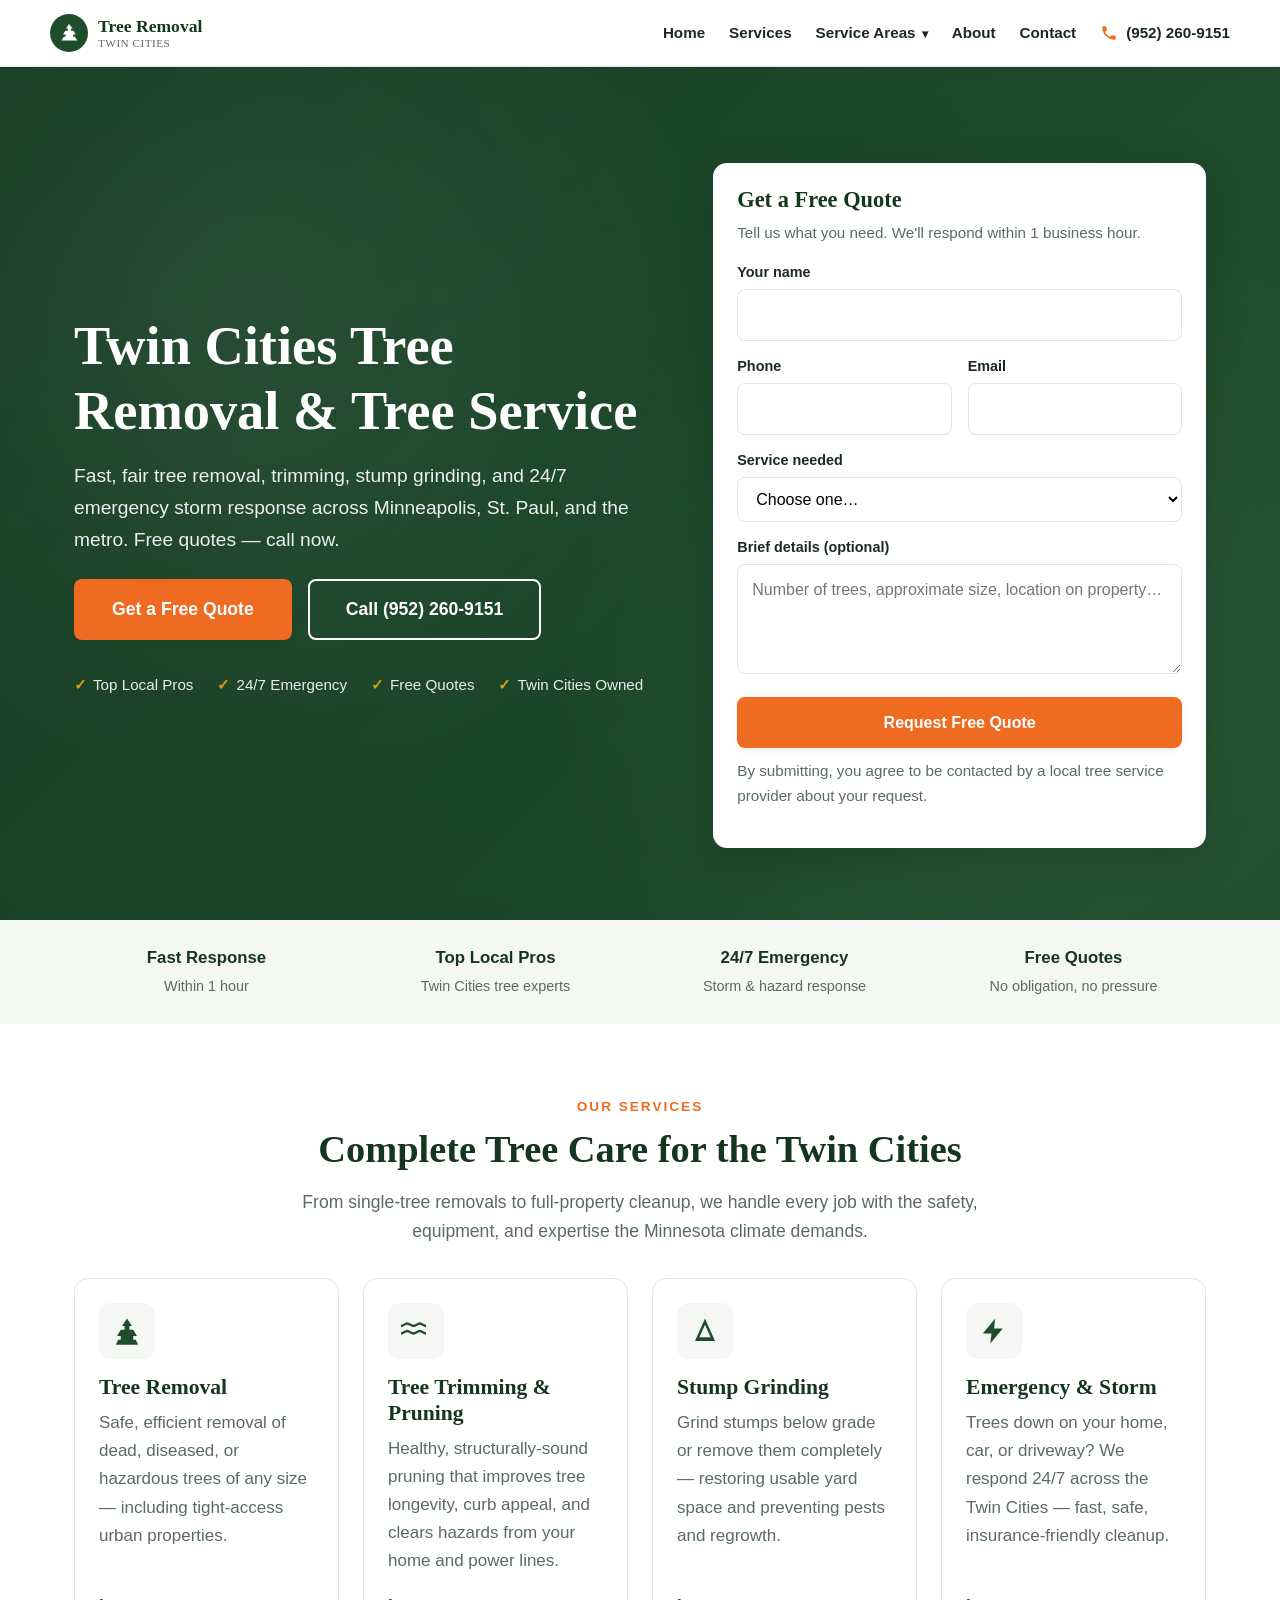
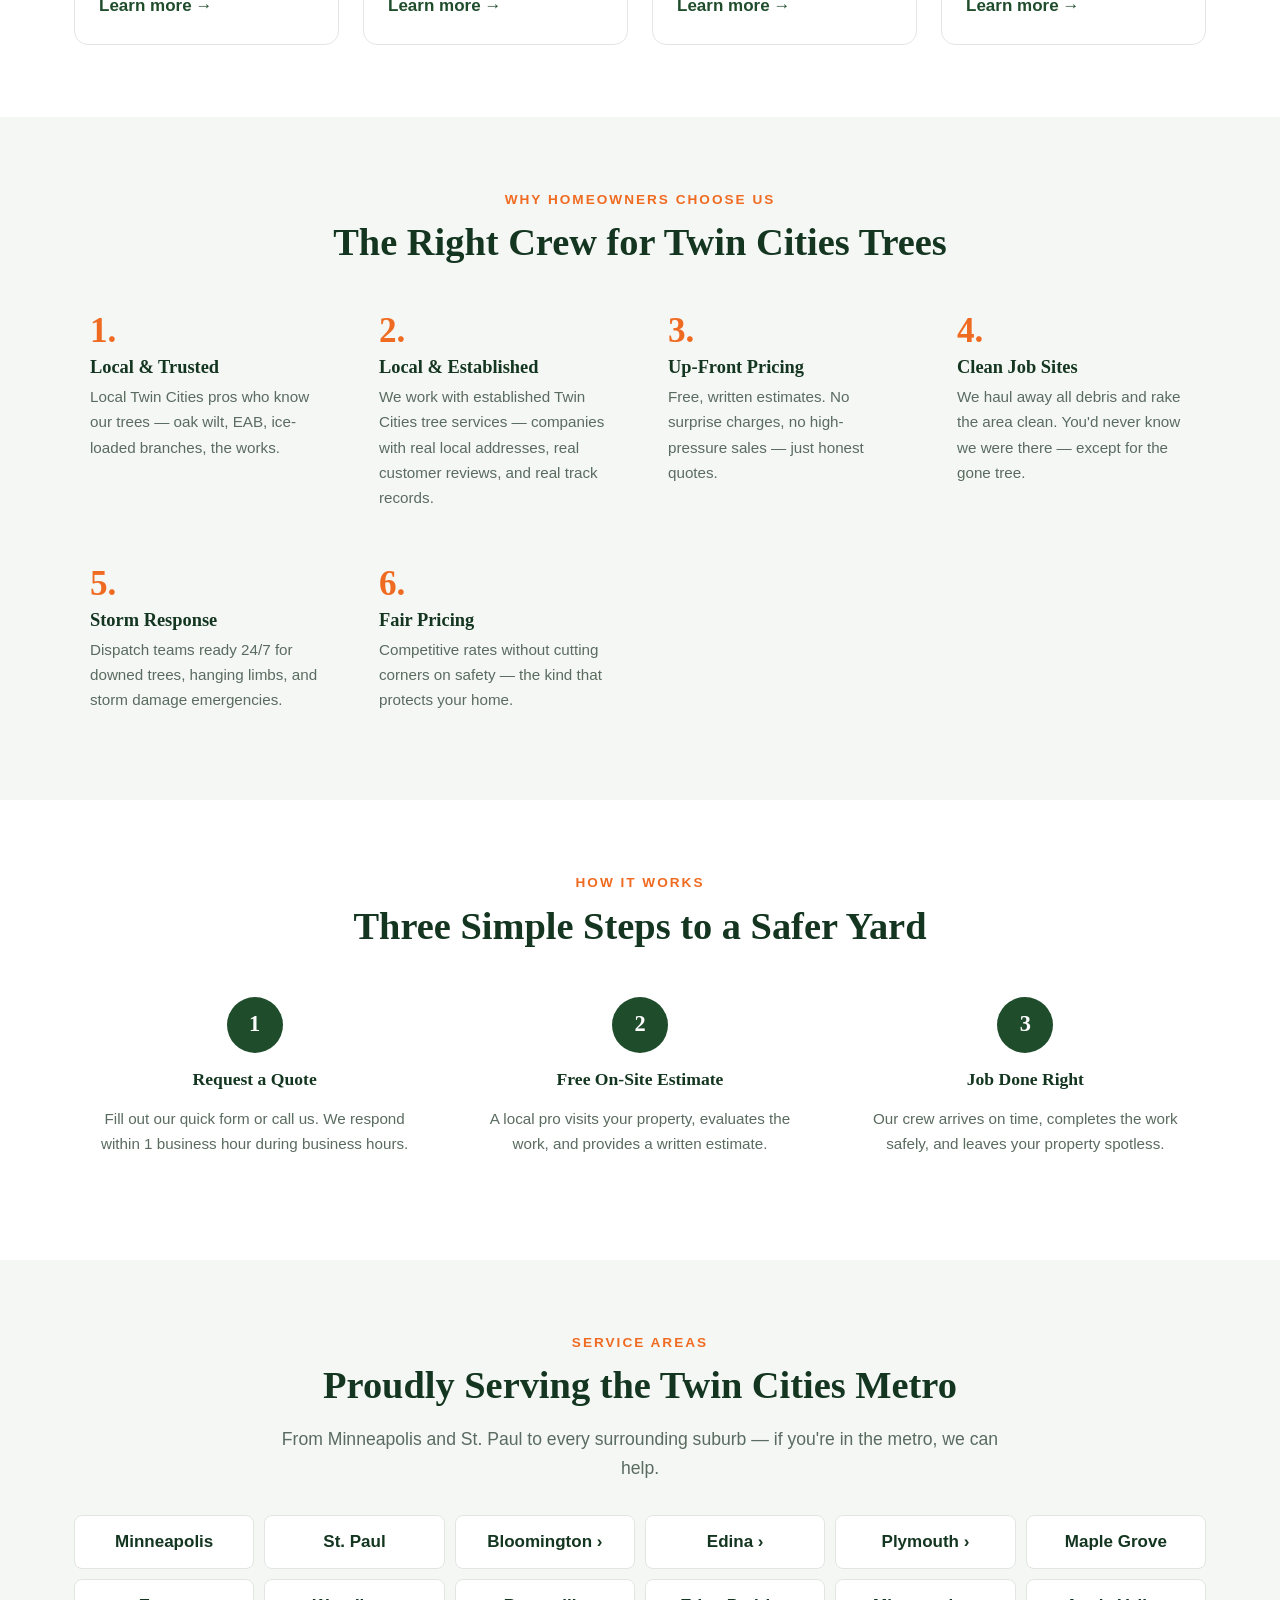
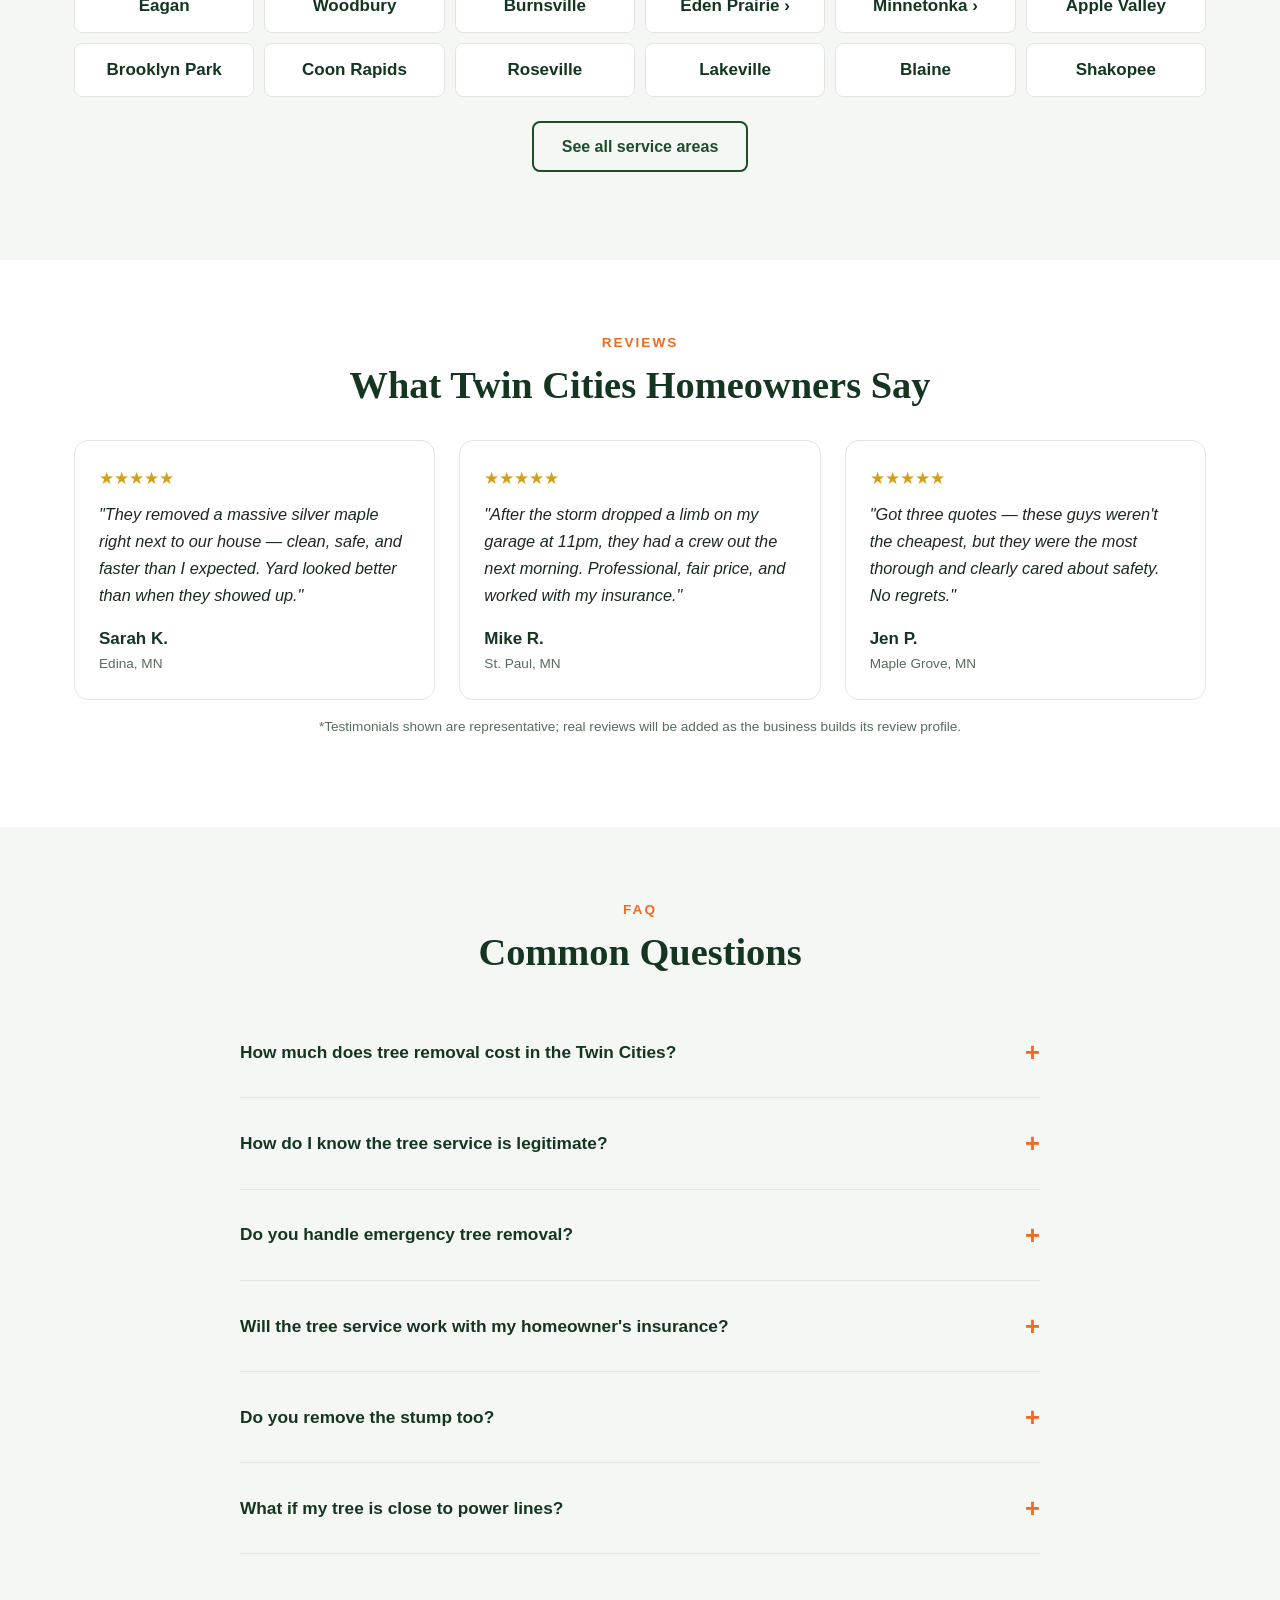
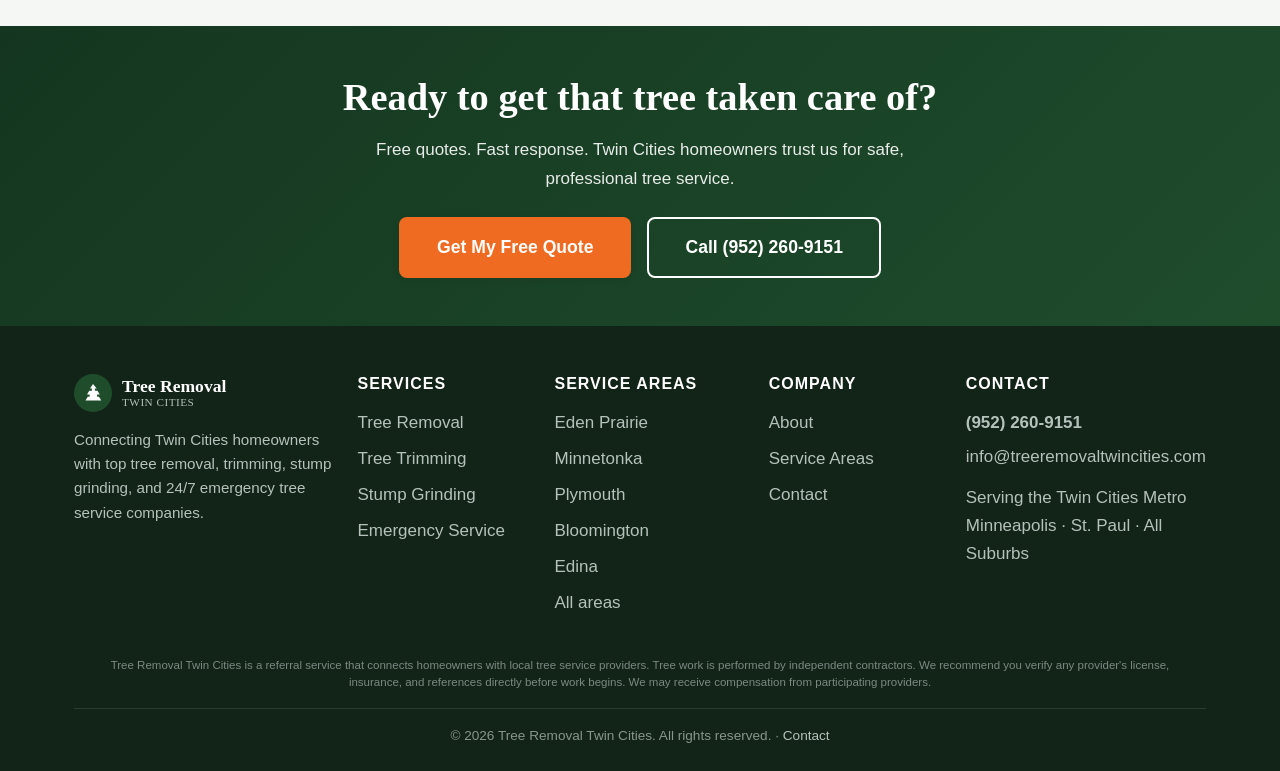
==== commit 5bfa9d06: "Strip insurance language for liability" ====
--- a/index.html
+++ b/index.html
@@ -153,7 +153,7 @@
 <section class="trust-strip" style="padding:1.5rem 0;">
   <div class="container">
     <div class="trust-item"><strong>Fast Response</strong><span>Within 1 hour</span></div>
-    <div class="trust-item"><strong>Top Local Pros</strong><span>Licensed &amp; insured</span></div>
+    <div class="trust-item"><strong>Top Local Pros</strong><span>Twin Cities tree experts</span></div>
     <div class="trust-item"><strong>24/7 Emergency</strong><span>Storm &amp; hazard response</span></div>
     <div class="trust-item"><strong>Free Quotes</strong><span>No obligation, no pressure</span></div>
   </div>
@@ -212,12 +212,12 @@
       <div class="why-item">
         <span class="why-num">1.</span>
         <h3>Local &amp; Trusted</h3>
-        <p>Minnesota-licensed local pros who know our trees — oak wilt, EAB, ice-loaded branches, the works.</p>
+        <p>Local Twin Cities pros who know our trees — oak wilt, EAB, ice-loaded branches, the works.</p>
       </div>
       <div class="why-item">
         <span class="why-num">2.</span>
-        <h3>Fully Insured</h3>
-        <p>Every crew we dispatch carries general liability insurance — your home, vehicles, and landscaping are protected.</p>
+        <h3>Local &amp; Established</h3>
+        <p>We work with established Twin Cities tree services — companies with real local addresses, real customer reviews, and real track records.</p>
       </div>
       <div class="why-item">
         <span class="why-num">3.</span>
@@ -337,16 +337,16 @@
         <p>Most residential tree removals in the Twin Cities range from $400 to $2,500, depending on the tree's size, condition, location, and accessibility. Large oaks or trees close to buildings and power lines cost more. We provide free written estimates — call or request a quote and we'll give you an exact price.</p>
       </details>
       <details class="faq-item">
-        <summary>Are you licensed and insured?</summary>
-        <p>Yes. Every job is performed by a fully licensed, fully insured local crew with general liability and workers' compensation coverage. We'll happily provide a certificate of insurance on request — never hire a tree service that won't.</p>
+        <summary>How do I know the tree service is legitimate?</summary>
+        <p>Always ask any tree service for a current certificate of insurance and a written estimate before work begins. A reputable company will provide both without hesitation. We recommend you verify the certificate directly with the listed insurance agent. Never hire a tree service that won't show proof of insurance.</p>
       </details>
       <details class="faq-item">
         <summary>Do you handle emergency tree removal?</summary>
         <p>Yes, we offer 24/7 emergency response across the Twin Cities for storm damage, fallen trees, and hazardous limbs. Call us anytime at (952) 260-9151.</p>
       </details>
       <details class="faq-item">
-        <summary>Will you work with my insurance company?</summary>
-        <p>Yes. For storm or property damage claims, our crews document the work with photos and provide detailed itemized invoices that insurance adjusters accept.</p>
+        <summary>Will the tree service work with my homeowner's insurance?</summary>
+        <p>For storm or property damage claims, most local tree services will document the work with photos and provide detailed itemized invoices that insurance adjusters accept. Confirm this directly with your chosen provider.</p>
       </details>
       <details class="faq-item">
         <summary>Do you remove the stump too?</summary>
@@ -418,7 +418,7 @@
         <p style="margin-top:0.8rem;">Serving the Twin Cities Metro<br>Minneapolis · St. Paul · All Suburbs</p>
       </div>
     </div>
-    <p style="font-size:0.72rem;color:#7c8a82;text-align:center;margin:0.5rem 0 1rem;line-height:1.5;padding:0 1rem;">Tree Removal Twin Cities is a referral and lead-routing service. Tree work is performed by independently licensed and insured local providers. We may receive compensation from participating providers.</p>
+    <p style="font-size:0.72rem;color:#7c8a82;text-align:center;margin:0.5rem 0 1rem;line-height:1.5;padding:0 1rem;">Tree Removal Twin Cities is a referral service that connects homeowners with local tree service providers. Tree work is performed by independent contractors. We recommend you verify any provider's license, insurance, and references directly before work begins. We may receive compensation from participating providers.</p>
     <div class="footer-bottom">
       &copy; <span data-current-year></span> Tree Removal Twin Cities. All rights reserved. · <a href="contact.html">Contact</a>
     </div>
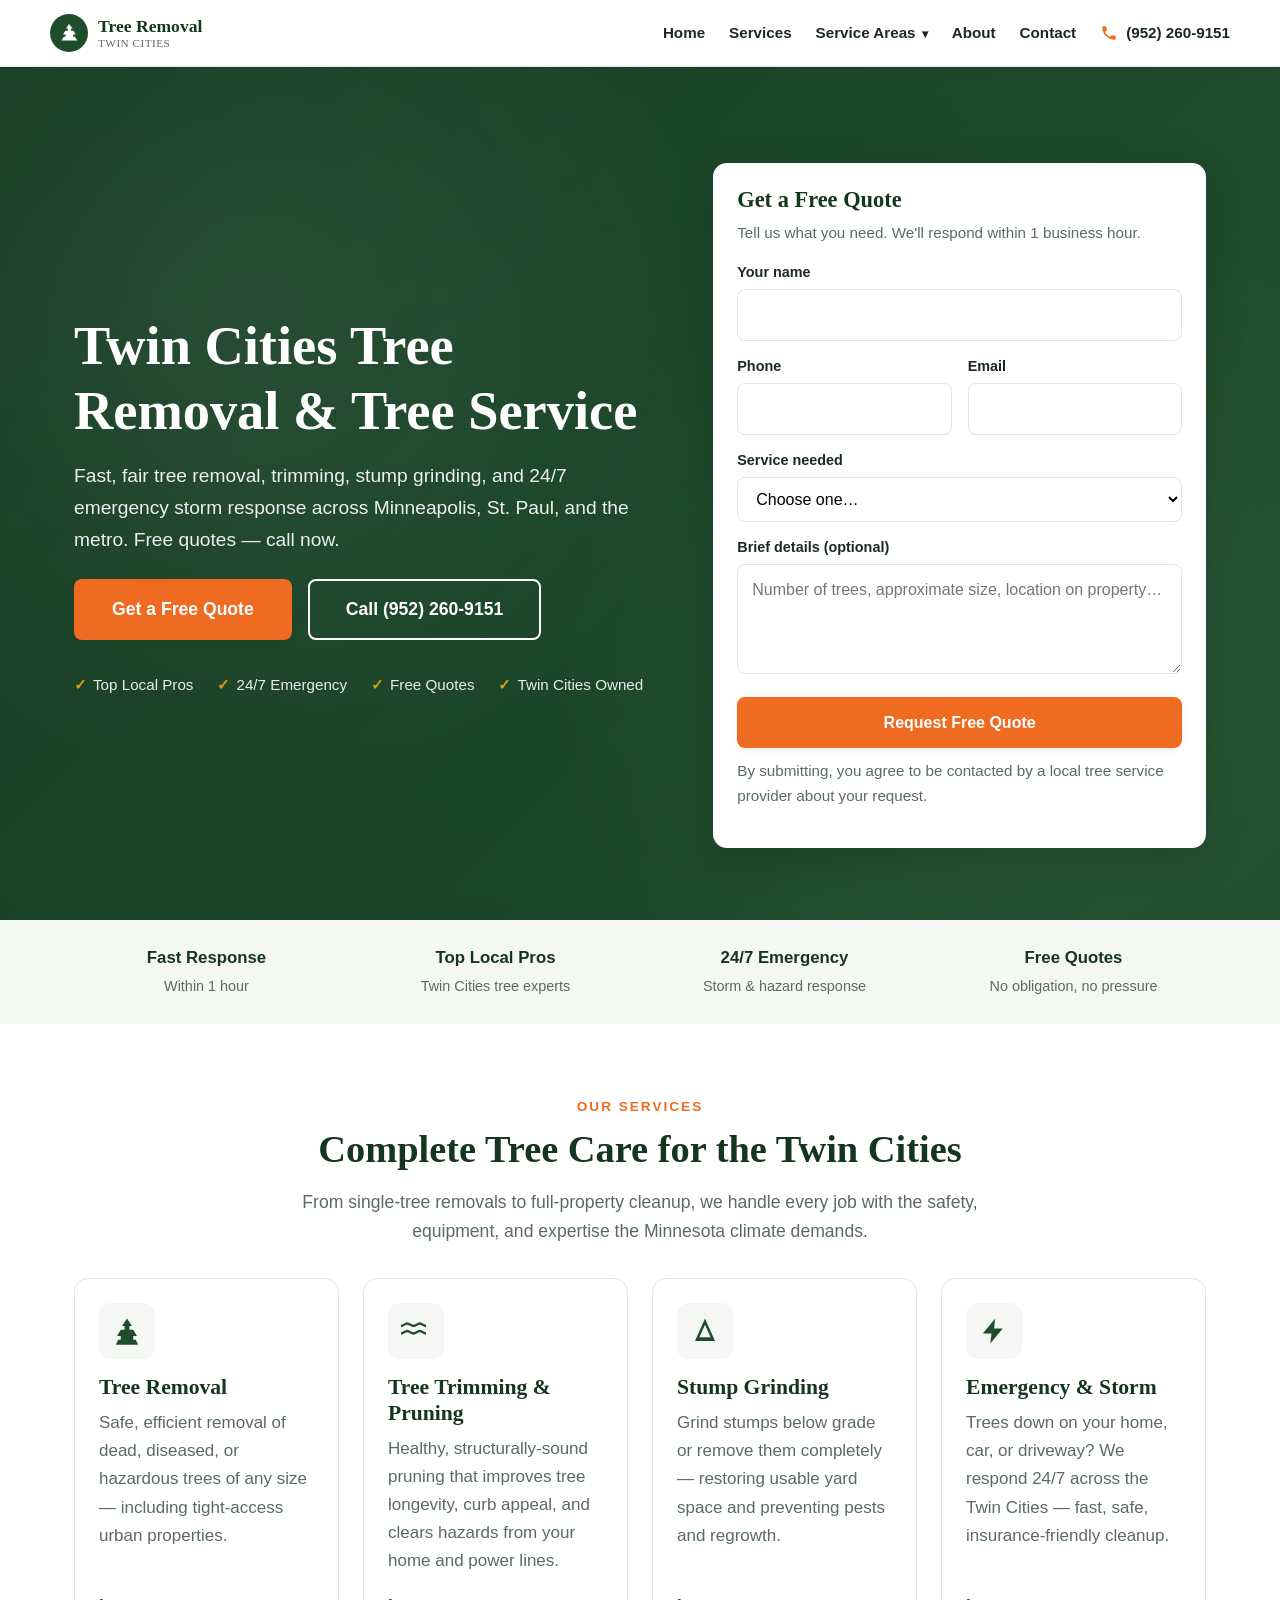
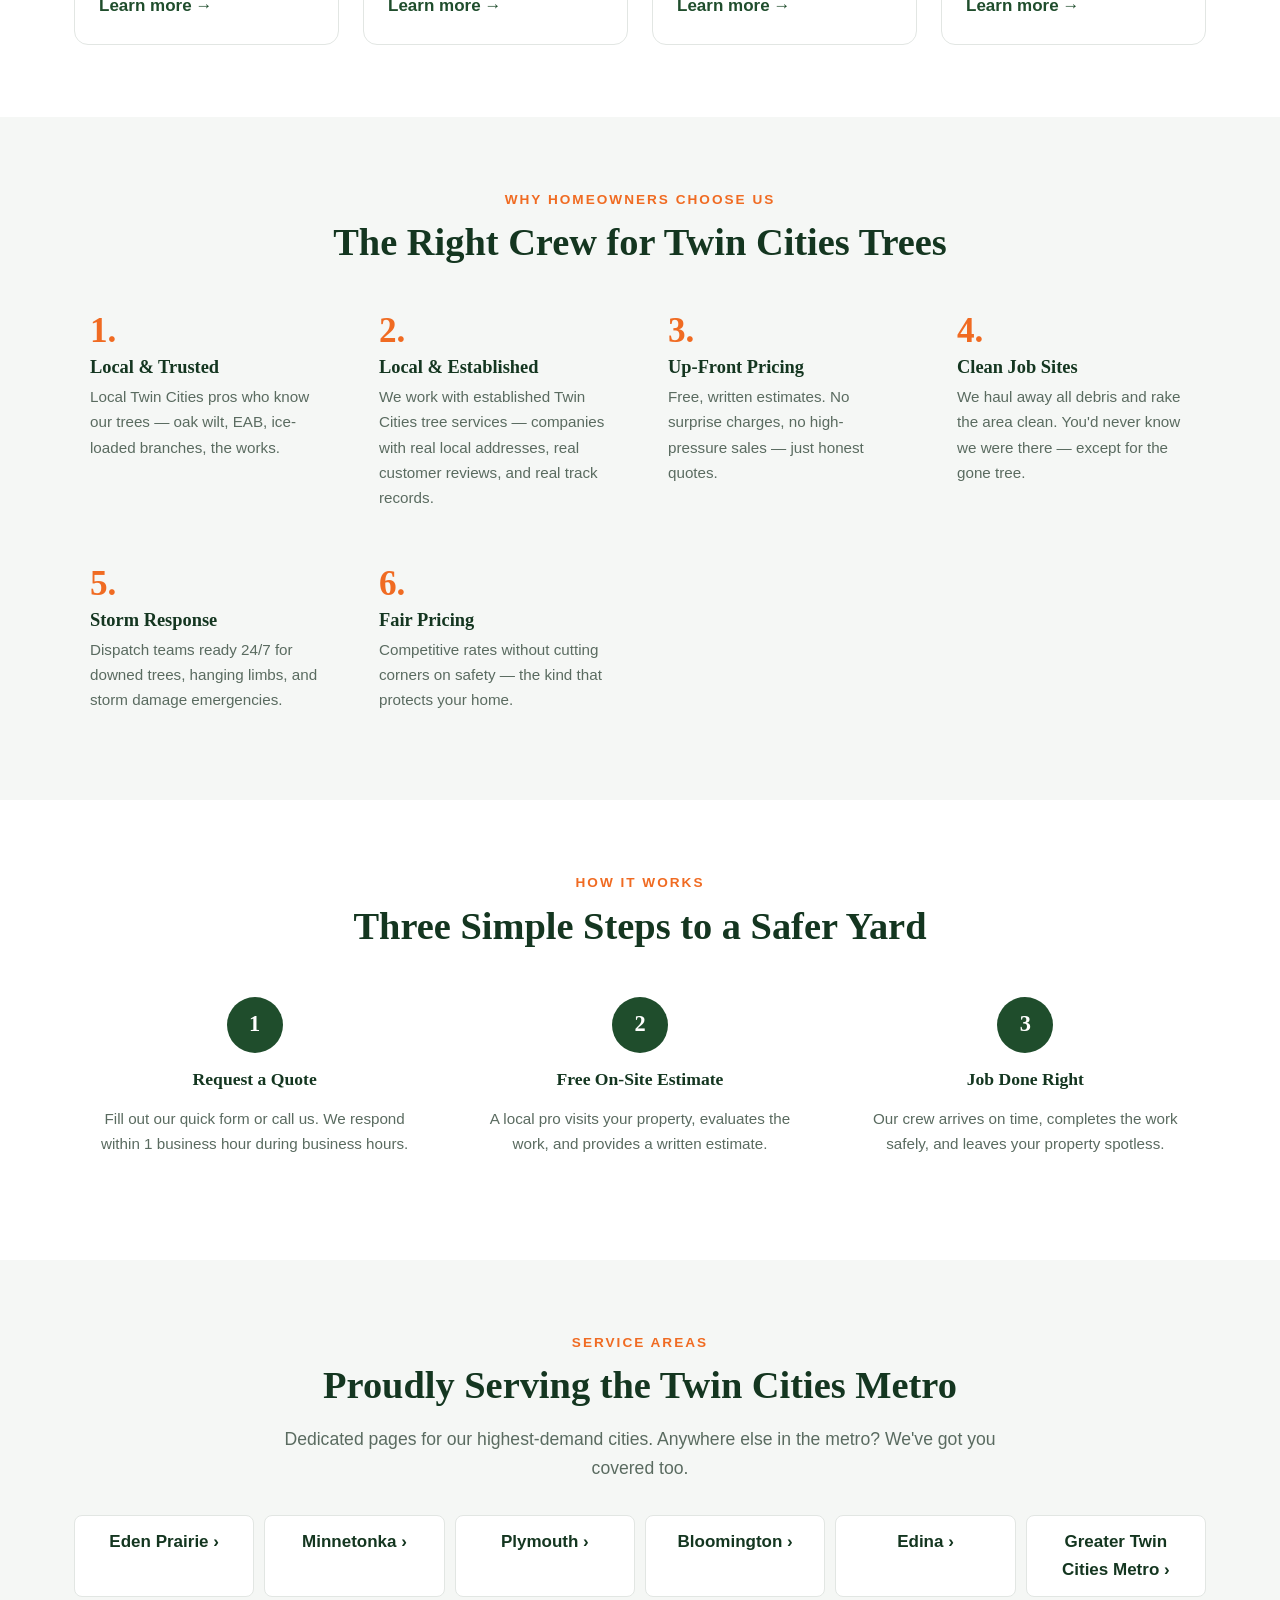
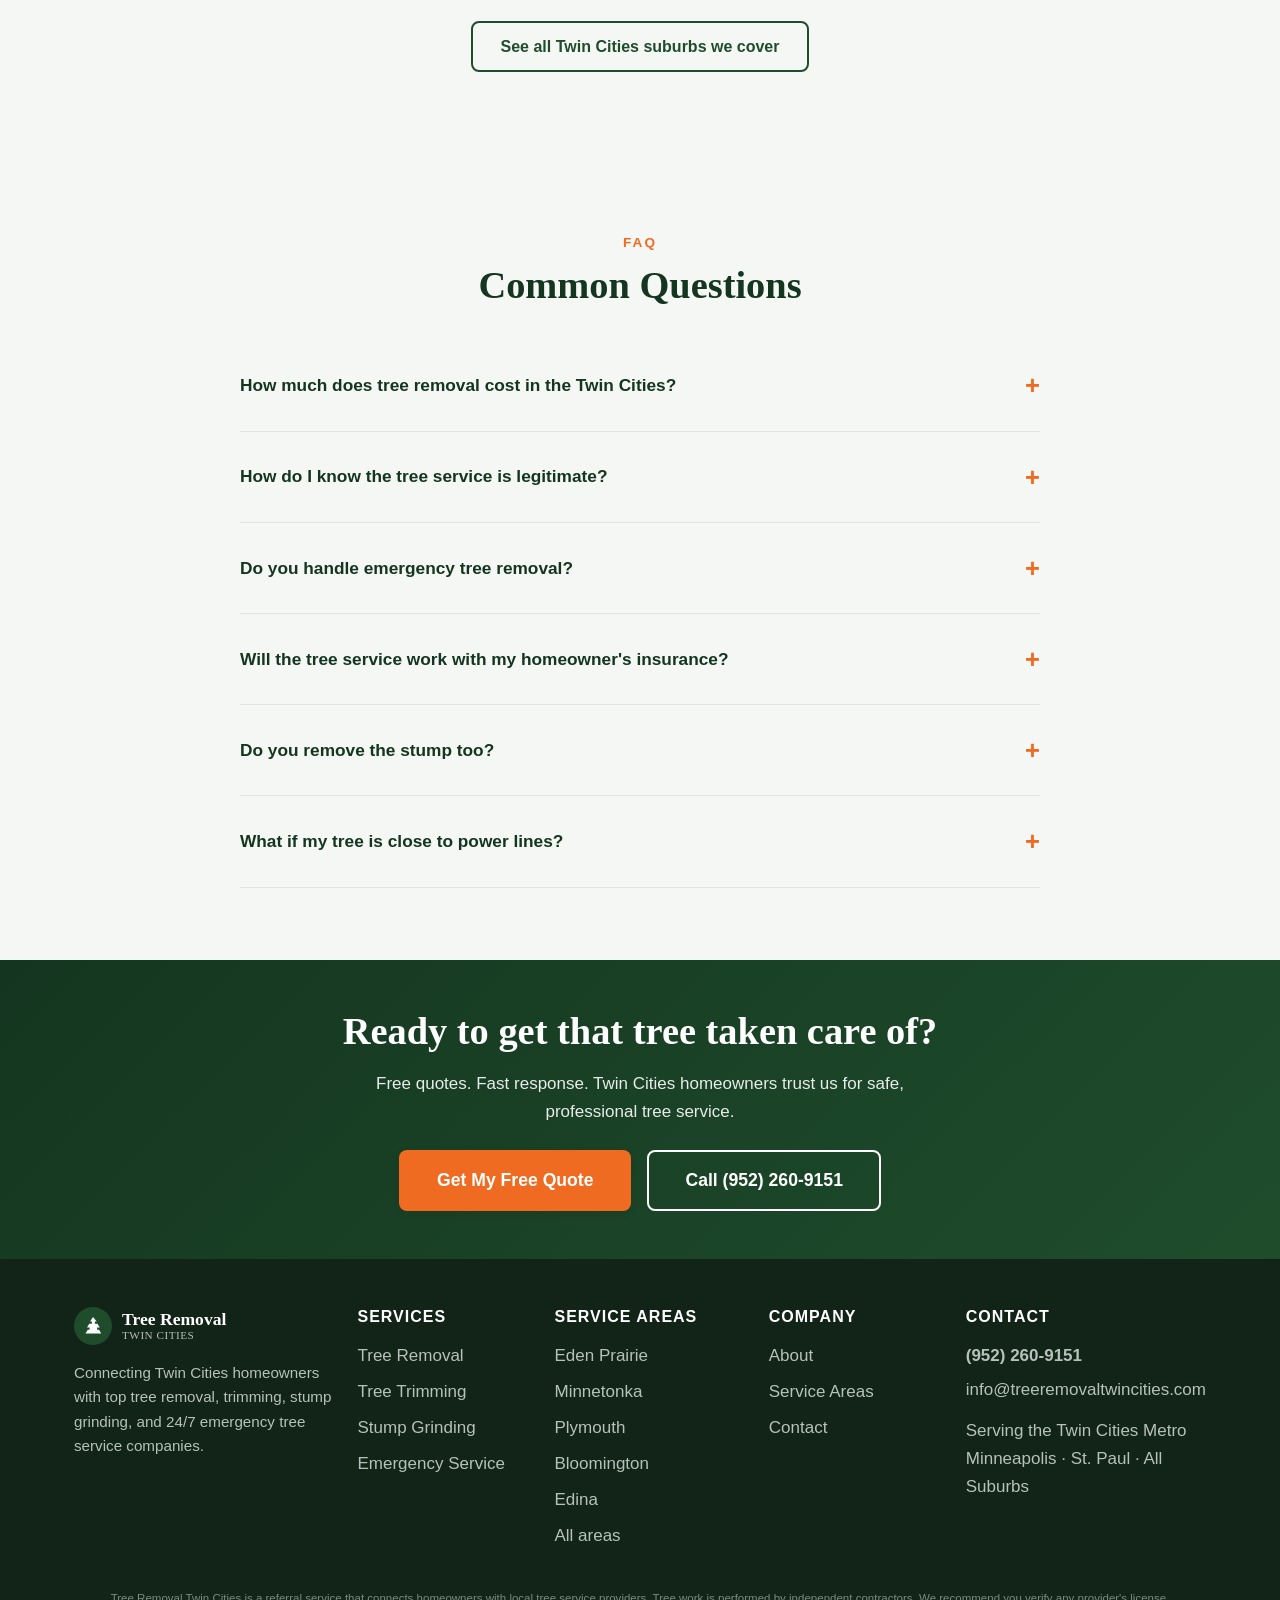
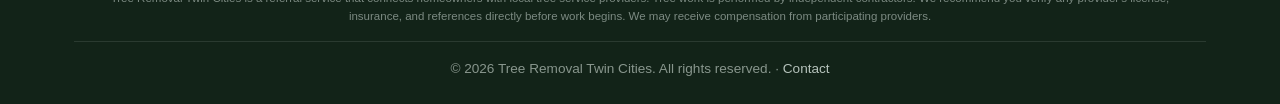
==== commit b48f9c09: "remove fake testimonials" ====
--- a/index.html
+++ b/index.html
@@ -274,52 +274,18 @@
     <div class="section-head">
       <div class="eyebrow">Service Areas</div>
       <h2>Proudly Serving the Twin Cities Metro</h2>
-      <p>From Minneapolis and St. Paul to every surrounding suburb — if you're in the metro, we can help.</p>
+      <p>Dedicated pages for our highest-demand cities. Anywhere else in the metro? We've got you covered too.</p>
     </div>
 
     <ul class="areas-list">
-      <li>Minneapolis</li><li>St. Paul</li>
-      <li><a href="bloomington-tree-removal/" style="color:inherit;text-decoration:none;display:block;">Bloomington &rsaquo;</a></li>
-      <li><a href="edina-tree-removal/" style="color:inherit;text-decoration:none;display:block;">Edina &rsaquo;</a></li>
-      <li><a href="plymouth-tree-removal/" style="color:inherit;text-decoration:none;display:block;">Plymouth &rsaquo;</a></li>
-      <li>Maple Grove</li>
-      <li>Eagan</li><li>Woodbury</li><li>Burnsville</li>
-      <li><a href="eden-prairie-tree-removal/" style="color:inherit;text-decoration:none;display:block;">Eden Prairie &rsaquo;</a></li>
-      <li><a href="minnetonka-tree-removal/" style="color:inherit;text-decoration:none;display:block;">Minnetonka &rsaquo;</a></li>
-      <li>Apple Valley</li>
-      <li>Brooklyn Park</li><li>Coon Rapids</li><li>Roseville</li>
-      <li>Lakeville</li><li>Blaine</li><li>Shakopee</li>
+      <li><a href="eden-prairie-tree-removal/" style="color:inherit;text-decoration:none;display:block;font-weight:700;">Eden Prairie &rsaquo;</a></li>
+      <li><a href="minnetonka-tree-removal/" style="color:inherit;text-decoration:none;display:block;font-weight:700;">Minnetonka &rsaquo;</a></li>
+      <li><a href="plymouth-tree-removal/" style="color:inherit;text-decoration:none;display:block;font-weight:700;">Plymouth &rsaquo;</a></li>
+      <li><a href="bloomington-tree-removal/" style="color:inherit;text-decoration:none;display:block;font-weight:700;">Bloomington &rsaquo;</a></li>
+      <li><a href="edina-tree-removal/" style="color:inherit;text-decoration:none;display:block;font-weight:700;">Edina &rsaquo;</a></li>
+      <li><a href="service-areas.html" style="color:inherit;text-decoration:none;display:block;font-weight:700;">Greater Twin Cities Metro &rsaquo;</a></li>
     </ul>
-    <p class="text-center mt-3"><a href="service-areas.html" class="btn btn-outline">See all service areas</a></p>
-  </div>
-</section>
-
-<!-- =================== TESTIMONIALS =================== -->
-<section>
-  <div class="container">
-    <div class="section-head">
-      <div class="eyebrow">Reviews</div>
-      <h2>What Twin Cities Homeowners Say</h2>
-    </div>
-
-    <div class="testimonials-grid">
-      <article class="testimonial">
-        <div class="stars" aria-label="5 out of 5 stars">★★★★★</div>
-        <blockquote>"They removed a massive silver maple right next to our house — clean, safe, and faster than I expected. Yard looked better than when they showed up."</blockquote>
-        <cite>Sarah K.<small>Edina, MN</small></cite>
-      </article>
-      <article class="testimonial">
-        <div class="stars" aria-label="5 out of 5 stars">★★★★★</div>
-        <blockquote>"After the storm dropped a limb on my garage at 11pm, they had a crew out the next morning. Professional, fair price, and worked with my insurance."</blockquote>
-        <cite>Mike R.<small>St. Paul, MN</small></cite>
-      </article>
-      <article class="testimonial">
-        <div class="stars" aria-label="5 out of 5 stars">★★★★★</div>
-        <blockquote>"Got three quotes — these guys weren't the cheapest, but they were the most thorough and clearly cared about safety. No regrets."</blockquote>
-        <cite>Jen P.<small>Maple Grove, MN</small></cite>
-      </article>
-    </div>
-    <p class="text-center" style="margin-top:1rem;color:var(--color-text-muted);font-size:0.85rem;">*Testimonials shown are representative; real reviews will be added as the business builds its review profile.</p>
+    <p class="text-center mt-3"><a href="service-areas.html" class="btn btn-outline">See all Twin Cities suburbs we cover</a></p>
   </div>
 </section>
 
@@ -334,7 +300,7 @@
     <div class="faq-list">
       <details class="faq-item">
         <summary>How much does tree removal cost in the Twin Cities?</summary>
-        <p>Most residential tree removals in the Twin Cities range from $400 to $2,500, depending on the tree's size, condition, location, and accessibility. Large oaks or trees close to buildings and power lines cost more. We provide free written estimates — call or request a quote and we'll give you an exact price.</p>
+        <p>Every job is different — cost depends on tree size, condition, location, and accessibility. We don't quote prices on this site because every property is different and every provider sets their own rates. The tree services we connect you with provide free, written estimates so you'll see exact pricing for your specific job before agreeing to anything.</p>
       </details>
       <details class="faq-item">
         <summary>How do I know the tree service is legitimate?</summary>
